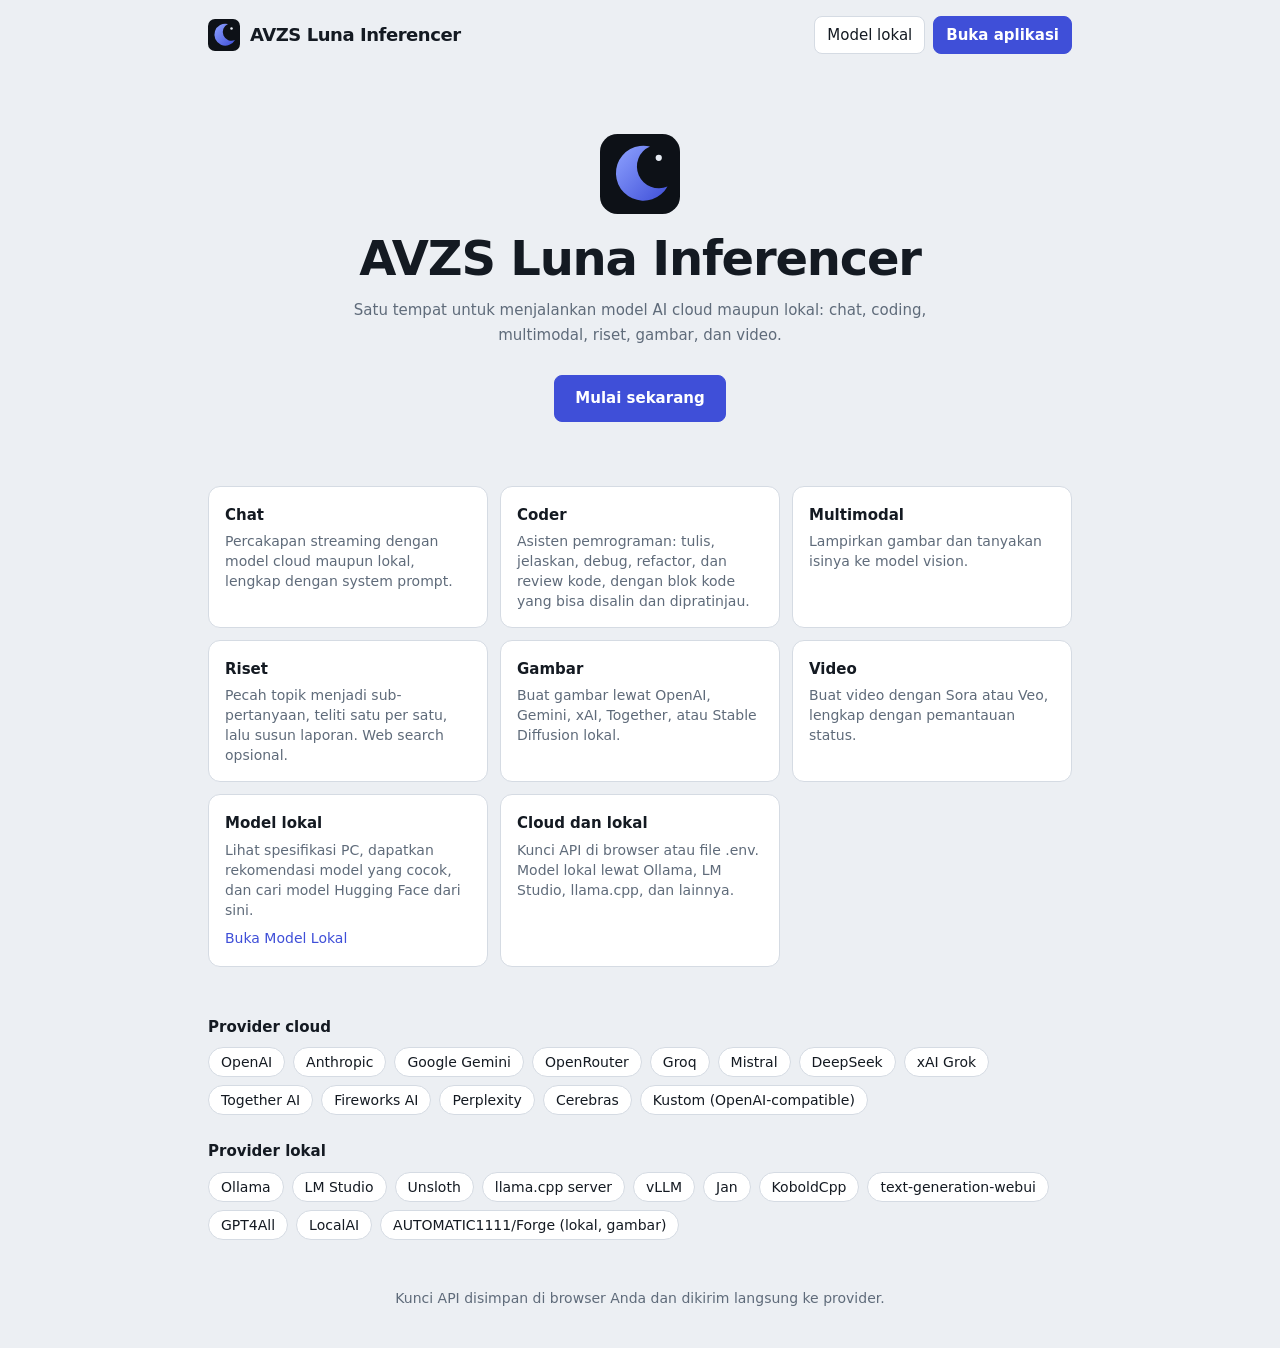
==== index.html @ bce58683 "Initial commit" ====
<!DOCTYPE html>
<html lang="id">
<head>
<meta charset="utf-8">
<meta name="viewport" content="width=device-width,initial-scale=1">
<title>AVZS Luna Inferencer</title>
<link rel="stylesheet" href="css/style.css">
<link rel="stylesheet" href="css/app.css">
</head>
<body class="min-h-dvh bg-bg font-sans text-[15px] leading-relaxed text-tx">
<div class="mx-auto max-w-4xl px-4 pb-10">
  <!-- Bar atas -->
  <header class="flex items-center justify-between py-4">
    <div class="flex items-center gap-2.5"><img data-brand="logo" alt="" class="h-8 w-8"><b data-brand="name" class="text-lg tracking-tight"></b></div>
    <div class="flex gap-2"><a href="models.html" class="btn">Model lokal</a><a href="app.html" class="btn btn-pri">Buka aplikasi</a></div>
  </header>
  <!-- Hero: teks diambil dari js/brand.js -->
  <section class="py-16 text-center">
    <img data-brand="logo" alt="" class="mx-auto mb-5 h-20 w-20">
    <h1 data-brand="name" class="text-4xl font-semibold tracking-tight sm:text-5xl"></h1>
    <p data-brand="tagline" class="mx-auto mt-4 max-w-xl text-mu"></p>
    <a href="app.html" class="btn btn-pri mt-7 inline-block px-5 py-2.5">Mulai sekarang</a>
  </section>
  <!-- Fitur: salin satu div.card untuk menambah kartu -->
  <section class="grid gap-3 sm:grid-cols-2 lg:grid-cols-3">
    <div class="card"><h3 class="font-semibold">Chat</h3><p class="mt-1 text-sm text-mu">Percakapan streaming dengan model cloud maupun lokal, lengkap dengan system prompt.</p></div>
    <div class="card"><h3 class="font-semibold">Coder</h3><p class="mt-1 text-sm text-mu">Asisten pemrograman: tulis, jelaskan, debug, refactor, dan review kode, dengan blok kode yang bisa disalin dan dipratinjau.</p></div>
    <div class="card"><h3 class="font-semibold">Multimodal</h3><p class="mt-1 text-sm text-mu">Lampirkan gambar dan tanyakan isinya ke model vision.</p></div>
    <div class="card"><h3 class="font-semibold">Riset</h3><p class="mt-1 text-sm text-mu">Pecah topik menjadi sub-pertanyaan, teliti satu per satu, lalu susun laporan. Web search opsional.</p></div>
    <div class="card"><h3 class="font-semibold">Gambar</h3><p class="mt-1 text-sm text-mu">Buat gambar lewat OpenAI, Gemini, xAI, Together, atau Stable Diffusion lokal.</p></div>
    <div class="card"><h3 class="font-semibold">Video</h3><p class="mt-1 text-sm text-mu">Buat video dengan Sora atau Veo, lengkap dengan pemantauan status.</p></div>
    <div class="card"><h3 class="font-semibold">Model lokal</h3><p class="mt-1 text-sm text-mu">Lihat spesifikasi PC, dapatkan rekomendasi model yang cocok, dan cari model Hugging Face dari sini.</p><a href="models.html" class="mt-2 inline-block text-sm text-ac hover:underline">Buka Model Lokal</a></div>
    <div class="card"><h3 class="font-semibold">Cloud dan lokal</h3><p class="mt-1 text-sm text-mu">Kunci API di browser atau file .env. Model lokal lewat Ollama, LM Studio, llama.cpp, dan lainnya.</p></div>
  </section>
  <!-- Daftar provider dibuat otomatis dari objek P di js/config.js -->
  <section class="py-12">
    <h2 class="mb-2 font-semibold">Provider cloud</h2>
    <div id="cloud" class="flex flex-wrap gap-2"></div>
    <h2 class="mb-2 mt-6 font-semibold">Provider lokal</h2>
    <div id="local" class="flex flex-wrap gap-2"></div>
  </section>
  <p class="text-center text-sm text-mu">Kunci API disimpan di browser Anda dan dikirim langsung ke provider.</p>
</div>
<script src="js/brand.js"></script>
<script src="js/env.js"></script>
<script src="js/config.js"></script>
<script>
for(const v of Object.values(P)){const s=document.createElement('span');s.className='chip';s.textContent=v.n.replace(' (lokal)','');$(v.loc?'#local':'#cloud').append(s)}
</script>
</body>
</html>
---- css/style.css ----
/* style.css — TOKEN WARNA tema (terang dan gelap). Ubah palet di sini; dipetakan ke nama warna Tailwind di tailwind.config.js */
:root{--bg:#eceff3;--sf:#fff;--tx:#141a22;--mu:#5f6b7a;--bd:#d5dbe3;--ac:#3f4fd8;--on:#fff;--cd:#e4e8ee;--er:#b42318;--tk-k:#6d28d9;--tk-s:#0f766e;--tk-n:#b45309}
@media(prefers-color-scheme:dark){:root{--bg:#0d1117;--sf:#161c25;--tx:#e6ebf2;--mu:#8b97a8;--bd:#273040;--ac:#8ea2ff;--on:#0b1020;--cd:#202938;--er:#ff8a80;--tk-k:#c4b5fd;--tk-s:#5eead4;--tk-n:#fcd34d}}
---- css/app.css ----
*,:after,:before{--tw-border-spacing-x:0;--tw-border-spacing-y:0;--tw-translate-x:0;--tw-translate-y:0;--tw-rotate:0;--tw-skew-x:0;--tw-skew-y:0;--tw-scale-x:1;--tw-scale-y:1;--tw-pan-x: ;--tw-pan-y: ;--tw-pinch-zoom: ;--tw-scroll-snap-strictness:proximity;--tw-gradient-from-position: ;--tw-gradient-via-position: ;--tw-gradient-to-position: ;--tw-ordinal: ;--tw-slashed-zero: ;--tw-numeric-figure: ;--tw-numeric-spacing: ;--tw-numeric-fraction: ;--tw-ring-inset: ;--tw-ring-offset-width:0px;--tw-ring-offset-color:#fff;--tw-ring-color:rgba(59,130,246,.5);--tw-ring-offset-shadow:0 0 #0000;--tw-ring-shadow:0 0 #0000;--tw-shadow:0 0 #0000;--tw-shadow-colored:0 0 #0000;--tw-blur: ;--tw-brightness: ;--tw-contrast: ;--tw-grayscale: ;--tw-hue-rotate: ;--tw-invert: ;--tw-saturate: ;--tw-sepia: ;--tw-drop-shadow: ;--tw-backdrop-blur: ;--tw-backdrop-brightness: ;--tw-backdrop-contrast: ;--tw-backdrop-grayscale: ;--tw-backdrop-hue-rotate: ;--tw-backdrop-invert: ;--tw-backdrop-opacity: ;--tw-backdrop-saturate: ;--tw-backdrop-sepia: ;--tw-contain-size: ;--tw-contain-layout: ;--tw-contain-paint: ;--tw-contain-style: }::backdrop{--tw-border-spacing-x:0;--tw-border-spacing-y:0;--tw-translate-x:0;--tw-translate-y:0;--tw-rotate:0;--tw-skew-x:0;--tw-skew-y:0;--tw-scale-x:1;--tw-scale-y:1;--tw-pan-x: ;--tw-pan-y: ;--tw-pinch-zoom: ;--tw-scroll-snap-strictness:proximity;--tw-gradient-from-position: ;--tw-gradient-via-position: ;--tw-gradient-to-position: ;--tw-ordinal: ;--tw-slashed-zero: ;--tw-numeric-figure: ;--tw-numeric-spacing: ;--tw-numeric-fraction: ;--tw-ring-inset: ;--tw-ring-offset-width:0px;--tw-ring-offset-color:#fff;--tw-ring-color:rgba(59,130,246,.5);--tw-ring-offset-shadow:0 0 #0000;--tw-ring-shadow:0 0 #0000;--tw-shadow:0 0 #0000;--tw-shadow-colored:0 0 #0000;--tw-blur: ;--tw-brightness: ;--tw-contrast: ;--tw-grayscale: ;--tw-hue-rotate: ;--tw-invert: ;--tw-saturate: ;--tw-sepia: ;--tw-drop-shadow: ;--tw-backdrop-blur: ;--tw-backdrop-brightness: ;--tw-backdrop-contrast: ;--tw-backdrop-grayscale: ;--tw-backdrop-hue-rotate: ;--tw-backdrop-invert: ;--tw-backdrop-opacity: ;--tw-backdrop-saturate: ;--tw-backdrop-sepia: ;--tw-contain-size: ;--tw-contain-layout: ;--tw-contain-paint: ;--tw-contain-style: }
/*! tailwindcss v3.4.17 | MIT License | https://tailwindcss.com*/*,:after,:before{border:0 solid #e5e7eb;box-sizing:border-box}:after,:before{--tw-content:""}:host,html{line-height:1.5;-webkit-text-size-adjust:100%;font-family:system-ui,-apple-system,Segoe UI,sans-serif;font-feature-settings:normal;font-variation-settings:normal;-moz-tab-size:4;-o-tab-size:4;tab-size:4;-webkit-tap-highlight-color:transparent}body{line-height:inherit;margin:0}hr{border-top-width:1px;color:inherit;height:0}abbr:where([title]){-webkit-text-decoration:underline dotted;text-decoration:underline dotted}h1,h2,h3,h4,h5,h6{font-size:inherit;font-weight:inherit}a{color:inherit;text-decoration:inherit}b,strong{font-weight:bolder}code,kbd,pre,samp{font-family:ui-monospace,SFMono-Regular,Menlo,Monaco,Consolas,Liberation Mono,Courier New,monospace;font-feature-settings:normal;font-size:1em;font-variation-settings:normal}small{font-size:80%}sub,sup{font-size:75%;line-height:0;position:relative;vertical-align:baseline}sub{bottom:-.25em}sup{top:-.5em}table{border-collapse:collapse;border-color:inherit;text-indent:0}button,input,optgroup,select,textarea{color:inherit;font-family:inherit;font-feature-settings:inherit;font-size:100%;font-variation-settings:inherit;font-weight:inherit;letter-spacing:inherit;line-height:inherit;margin:0;padding:0}button,select{text-transform:none}button,input:where([type=button]),input:where([type=reset]),input:where([type=submit]){-webkit-appearance:button;background-color:transparent;background-image:none}:-moz-focusring{outline:auto}:-moz-ui-invalid{box-shadow:none}progress{vertical-align:baseline}::-webkit-inner-spin-button,::-webkit-outer-spin-button{height:auto}[type=search]{-webkit-appearance:textfield;outline-offset:-2px}::-webkit-search-decoration{-webkit-appearance:none}::-webkit-file-upload-button{-webkit-appearance:button;font:inherit}summary{display:list-item}blockquote,dd,dl,figure,h1,h2,h3,h4,h5,h6,hr,p,pre{margin:0}fieldset{margin:0}fieldset,legend{padding:0}menu,ol,ul{list-style:none;margin:0;padding:0}dialog{padding:0}textarea{resize:vertical}input::-moz-placeholder,textarea::-moz-placeholder{color:#9ca3af;opacity:1}input::placeholder,textarea::placeholder{color:#9ca3af;opacity:1}[role=button],button{cursor:pointer}:disabled{cursor:default}audio,canvas,embed,iframe,img,object,svg,video{display:block;vertical-align:middle}img,video{height:auto;max-width:100%}[hidden]:where(:not([hidden=until-found])){display:none}.btn{background-color:var(--sf);border-color:var(--bd);border-radius:.5rem;border-width:1px;cursor:pointer;padding:.375rem .75rem;text-align:center;transition-duration:.15s;transition-property:color,background-color,border-color,text-decoration-color,fill,stroke;transition-timing-function:cubic-bezier(.4,0,.2,1)}.btn:hover{border-color:var(--ac)}.btn:focus-visible{outline-color:var(--ac);outline-style:solid;outline-width:2px}.hbtn{align-items:center;background-color:var(--sf);border-color:var(--bd);border-radius:.5rem;border-width:1px;cursor:pointer;display:flex;gap:.375rem;height:2.25rem;padding-left:.625rem;padding-right:.625rem;transition-duration:.15s;transition-property:color,background-color,border-color,text-decoration-color,fill,stroke;transition-timing-function:cubic-bezier(.4,0,.2,1)}.hbtn:hover{border-color:var(--ac)}.hbtn:focus-visible{outline-color:var(--ac);outline-style:solid;outline-width:2px}.btn-pri{background-color:var(--ac);border-color:var(--ac);color:var(--on);font-weight:600}.field{background-color:var(--sf);border-color:var(--bd);border-radius:.5rem;border-width:1px;min-width:0;padding:.375rem .625rem;transition-duration:.15s;transition-property:color,background-color,border-color,text-decoration-color,fill,stroke;transition-timing-function:cubic-bezier(.4,0,.2,1)}.field:focus-visible{outline-color:var(--ac);outline-style:solid;outline-width:2px}.tab{border-color:transparent;border-radius:.5rem;border-width:1px;color:var(--mu);cursor:pointer;padding:.375rem .75rem;transition-duration:.15s;transition-property:color,background-color,border-color,text-decoration-color,fill,stroke;transition-timing-function:cubic-bezier(.4,0,.2,1)}.tab:focus-visible{outline-color:var(--ac);outline-style:solid;outline-width:2px}.tab-on{background-color:var(--sf);border-color:var(--bd);color:var(--tx);font-weight:600;--tw-shadow:0 1px 2px 0 rgba(0,0,0,.05);--tw-shadow-colored:0 1px 2px 0 var(--tw-shadow-color);box-shadow:var(--tw-ring-offset-shadow,0 0 #0000),var(--tw-ring-shadow,0 0 #0000),var(--tw-shadow)}.msg{background-color:var(--sf);border-color:var(--bd);border-radius:.75rem;border-width:1px;max-width:100%;overflow-wrap:break-word;padding:.625rem .75rem;white-space:pre-wrap}.msg-u{align-self:flex-end;background-color:var(--cd);max-width:85%}.msg-e{color:var(--er)}.msg pre{background-color:var(--cd);border-radius:.5rem;margin-bottom:.375rem;margin-top:.375rem;overflow:auto;padding:.625rem}.msg code{font-family:ui-monospace,SFMono-Regular,Menlo,Monaco,Consolas,Liberation Mono,Courier New,monospace;font-size:13px}.msg h4{font-weight:600;margin-bottom:.125rem;margin-top:.5rem}.msg img,.msg video{border-radius:.5rem;display:block;margin-bottom:.375rem;max-width:100%}.msg a{color:var(--ac);text-decoration-line:underline}.ibtn{border-radius:.375rem;color:var(--mu);cursor:pointer;padding:.375rem;transition-duration:.15s;transition-property:color,background-color,border-color,text-decoration-color,fill,stroke;transition-timing-function:cubic-bezier(.4,0,.2,1)}.ibtn:hover{background-color:var(--cd);color:var(--tx)}.ibtn:focus-visible{outline-color:var(--ac);outline-style:solid;outline-width:2px}.filebtn{align-items:center;background-color:var(--sf);border-color:var(--bd);border-radius:.5rem;border-style:dashed;border-width:1px;color:var(--tx);cursor:pointer;display:inline-flex;gap:.5rem;padding:.375rem .75rem;transition-duration:.15s;transition-property:color,background-color,border-color,text-decoration-color,fill,stroke;transition-timing-function:cubic-bezier(.4,0,.2,1)}.filebtn:focus-within{outline-color:var(--ac);outline-style:solid;outline-width:2px}.filebtn:hover{border-color:var(--ac);color:var(--ac)}.card{background-color:var(--sf);border-color:var(--bd);border-radius:.75rem;border-width:1px;padding:1rem}.chip{background-color:var(--sf);border-color:var(--bd);border-radius:9999px;border-width:1px;font-size:.875rem;line-height:1.25rem;padding:.25rem .75rem}.sr-only{height:1px;margin:-1px;overflow:hidden;padding:0;position:absolute;width:1px;clip:rect(0,0,0,0);border-width:0;white-space:nowrap}.pointer-events-none{pointer-events:none}.static{position:static}.fixed{position:fixed}.absolute{position:absolute}.relative{position:relative}.-right-1\.5{right:-.375rem}.-top-1\.5{top:-.375rem}.bottom-32{bottom:8rem}.left-0{left:0}.right-0{right:0}.right-5{right:1.25rem}.top-full{top:100%}.z-20{z-index:20}.z-50{z-index:50}.z-\[60\]{z-index:60}.col-span-full{grid-column:1/-1}.m-auto{margin:auto}.mx-3\.5{margin-left:.875rem;margin-right:.875rem}.mx-auto{margin-left:auto;margin-right:auto}.mb-2{margin-bottom:.5rem}.mb-3{margin-bottom:.75rem}.mb-4{margin-bottom:1rem}.mb-5{margin-bottom:1.25rem}.mb-6{margin-bottom:1.5rem}.mr-auto{margin-right:auto}.mt-0\.5{margin-top:.125rem}.mt-1{margin-top:.25rem}.mt-1\.5{margin-top:.375rem}.mt-10{margin-top:2.5rem}.mt-2{margin-top:.5rem}.mt-2\.5{margin-top:.625rem}.mt-3{margin-top:.75rem}.mt-4{margin-top:1rem}.mt-6{margin-top:1.5rem}.mt-7{margin-top:1.75rem}.mt-\[10vh\]{margin-top:10vh}.block{display:block}.inline-block{display:inline-block}.inline{display:inline}.flex{display:flex}.table{display:table}.grid{display:grid}.contents{display:contents}.hidden{display:none}.h-1\.5{height:.375rem}.h-10{height:2.5rem}.h-12{height:3rem}.h-14{height:3.5rem}.h-20{height:5rem}.h-4{height:1rem}.h-7{height:1.75rem}.h-8{height:2rem}.h-9{height:2.25rem}.h-\[80dvh\]{height:80dvh}.h-\[calc\(80dvh-3rem\)\]{height:calc(80dvh - 3rem)}.h-dvh{height:100dvh}.max-h-32{max-height:8rem}.max-h-40{max-height:10rem}.max-h-48{max-height:12rem}.max-h-56{max-height:14rem}.max-h-64{max-height:16rem}.max-h-\[90dvh\]{max-height:90dvh}.min-h-0{min-height:0}.min-h-dvh{min-height:100dvh}.w-0{width:0}.w-1\.5{width:.375rem}.w-10{width:2.5rem}.w-12{width:3rem}.w-14{width:3.5rem}.w-20{width:5rem}.w-4{width:1rem}.w-7{width:1.75rem}.w-8{width:2rem}.w-\[min\(340px\2c 92vw\)\]{width:min(340px,92vw)}.w-\[min\(440px\2c 94vw\)\]{width:min(440px,94vw)}.w-\[min\(560px\2c 94vw\)\]{width:min(560px,94vw)}.w-\[min\(900px\2c 96vw\)\]{width:min(900px,96vw)}.w-fit{width:-moz-fit-content;width:fit-content}.w-full{width:100%}.min-w-0{min-width:0}.min-w-\[150px\]{min-width:150px}.min-w-\[160px\]{min-width:160px}.min-w-\[180px\]{min-width:180px}.min-w-\[200px\]{min-width:200px}.max-w-4xl{max-width:56rem}.max-w-\[11rem\]{max-width:11rem}.max-w-md{max-width:28rem}.max-w-sm{max-width:24rem}.max-w-xl{max-width:36rem}.flex-1{flex:1 1 0%}.shrink-0{flex-shrink:0}.cursor-pointer{cursor:pointer}.resize-none{resize:none}.resize{resize:both}.grid-cols-2{grid-template-columns:repeat(2,minmax(0,1fr))}.flex-col{flex-direction:column}.flex-wrap{flex-wrap:wrap}.place-items-center{place-items:center}.items-start{align-items:flex-start}.items-end{align-items:flex-end}.items-center{align-items:center}.justify-end{justify-content:flex-end}.justify-center{justify-content:center}.justify-between{justify-content:space-between}.gap-0\.5{gap:.125rem}.gap-1{gap:.25rem}.gap-1\.5{gap:.375rem}.gap-2{gap:.5rem}.gap-2\.5{gap:.625rem}.gap-3{gap:.75rem}.overflow-auto{overflow:auto}.overflow-hidden{overflow:hidden}.overflow-x-auto{overflow-x:auto}.truncate{overflow:hidden;text-overflow:ellipsis}.truncate,.whitespace-nowrap{white-space:nowrap}.whitespace-pre-wrap{white-space:pre-wrap}.break-words{overflow-wrap:break-word}.break-all{word-break:break-all}.rounded{border-radius:.25rem}.rounded-2xl{border-radius:1rem}.rounded-full{border-radius:9999px}.rounded-lg{border-radius:.5rem}.rounded-md{border-radius:.375rem}.rounded-xl{border-radius:.75rem}.border{border-width:1px}.border-b{border-bottom-width:1px}.border-t{border-top-width:1px}.border-bd{border-color:var(--bd)}.border-transparent{border-color:transparent}.bg-ac{background-color:var(--ac)}.bg-bd{background-color:var(--bd)}.bg-bg{background-color:var(--bg)}.bg-cd{background-color:var(--cd)}.bg-sf{background-color:var(--sf)}.bg-transparent{background-color:transparent}.bg-tx{background-color:var(--tx)}.bg-white{--tw-bg-opacity:1;background-color:rgb(255 255 255/var(--tw-bg-opacity,1))}.object-cover{-o-object-fit:cover;object-fit:cover}.p-0{padding:0}.p-1{padding:.25rem}.p-2{padding:.5rem}.p-3{padding:.75rem}.p-4{padding:1rem}.p-5{padding:1.25rem}.px-1{padding-left:.25rem;padding-right:.25rem}.px-2{padding-left:.5rem;padding-right:.5rem}.px-2\.5{padding-left:.625rem;padding-right:.625rem}.px-3{padding-left:.75rem;padding-right:.75rem}.px-3\.5{padding-left:.875rem;padding-right:.875rem}.px-4{padding-left:1rem;padding-right:1rem}.px-5{padding-left:1.25rem;padding-right:1.25rem}.py-1{padding-bottom:.25rem;padding-top:.25rem}.py-1\.5{padding-bottom:.375rem;padding-top:.375rem}.py-12{padding-bottom:3rem;padding-top:3rem}.py-16{padding-bottom:4rem;padding-top:4rem}.py-2{padding-bottom:.5rem;padding-top:.5rem}.py-2\.5{padding-bottom:.625rem;padding-top:.625rem}.py-4{padding-bottom:1rem;padding-top:1rem}.py-8{padding-bottom:2rem;padding-top:2rem}.pb-1{padding-bottom:.25rem}.pb-10{padding-bottom:2.5rem}.pb-16{padding-bottom:4rem}.pb-2{padding-bottom:.5rem}.pb-3\.5{padding-bottom:.875rem}.pt-2{padding-top:.5rem}.pt-2\.5{padding-top:.625rem}.pt-3{padding-top:.75rem}.text-center{text-align:center}.text-right{text-align:right}.font-mono{font-family:ui-monospace,SFMono-Regular,Menlo,Monaco,Consolas,Liberation Mono,Courier New,monospace}.font-sans{font-family:system-ui,-apple-system,Segoe UI,sans-serif}.text-2xl{font-size:1.5rem;line-height:2rem}.text-4xl{font-size:2.25rem;line-height:2.5rem}.text-\[10px\]{font-size:10px}.text-\[12\.5px\]{font-size:12.5px}.text-\[13px\]{font-size:13px}.text-\[15px\]{font-size:15px}.text-\[17px\]{font-size:17px}.text-base{font-size:1rem;line-height:1.5rem}.text-lg{font-size:1.125rem;line-height:1.75rem}.text-sm{font-size:.875rem;line-height:1.25rem}.text-xs{font-size:.75rem;line-height:1rem}.font-medium{font-weight:500}.font-semibold{font-weight:600}.leading-4{line-height:1rem}.leading-relaxed{line-height:1.625}.tracking-tight{letter-spacing:-.025em}.text-ac{color:var(--ac)}.text-bg{color:var(--bg)}.text-er{color:var(--er)}.text-mu{color:var(--mu)}.text-tx{color:var(--tx)}.accent-ac{accent-color:var(--ac)}.opacity-40{opacity:.4}.opacity-50{opacity:.5}.opacity-80{opacity:.8}.shadow-lg{--tw-shadow:0 10px 15px -3px rgba(0,0,0,.1),0 4px 6px -4px rgba(0,0,0,.1);--tw-shadow-colored:0 10px 15px -3px var(--tw-shadow-color),0 4px 6px -4px var(--tw-shadow-color)}.shadow-lg,.shadow-sm{box-shadow:var(--tw-ring-offset-shadow,0 0 #0000),var(--tw-ring-shadow,0 0 #0000),var(--tw-shadow)}.shadow-sm{--tw-shadow:0 1px 2px 0 rgba(0,0,0,.05);--tw-shadow-colored:0 1px 2px 0 var(--tw-shadow-color)}.shadow-xl{--tw-shadow:0 20px 25px -5px rgba(0,0,0,.1),0 8px 10px -6px rgba(0,0,0,.1);--tw-shadow-colored:0 20px 25px -5px var(--tw-shadow-color),0 8px 10px -6px var(--tw-shadow-color);box-shadow:var(--tw-ring-offset-shadow,0 0 #0000),var(--tw-ring-shadow,0 0 #0000),var(--tw-shadow)}.outline{outline-style:solid}.filter{filter:var(--tw-blur) var(--tw-brightness) var(--tw-contrast) var(--tw-grayscale) var(--tw-hue-rotate) var(--tw-invert) var(--tw-saturate) var(--tw-sepia) var(--tw-drop-shadow)}.transition-all{transition-duration:.15s;transition-property:all;transition-timing-function:cubic-bezier(.4,0,.2,1)}.transition-colors{transition-duration:.15s;transition-property:color,background-color,border-color,text-decoration-color,fill,stroke;transition-timing-function:cubic-bezier(.4,0,.2,1)}.transition-transform{transition-duration:.15s;transition-property:transform;transition-timing-function:cubic-bezier(.4,0,.2,1)}.duration-200{transition-duration:.2s}@keyframes rise{0%{opacity:0;transform:translateY(6px)}}@keyframes caret{50%{opacity:0}}@keyframes dot{0%,80%,to{opacity:.25;transform:scale(.8)}40%{opacity:.9;transform:scale(1)}}.msg{animation:rise .18s ease-out}.streaming:after{animation:caret 1s steps(2) infinite;background:currentColor;content:"";display:inline-block;height:1em;margin-left:2px;opacity:.6;vertical-align:-.15em;width:.45em}.dots{align-items:center;display:inline-flex;gap:4px;height:1.2em}.dots i{animation:dot 1.2s ease-in-out infinite;background:currentColor;border-radius:50%;height:6px;width:6px}.dots i:nth-child(2){animation-delay:.15s}.dots i:nth-child(3){animation-delay:.3s}@media(prefers-reduced-motion:reduce){.dots i,.msg,.streaming:after{animation:none}}.codeblock{background:var(--cd);border:1px solid var(--bd);border-radius:.5rem;margin:.5rem 0;overflow:hidden;text-align:left}.cb-head{align-items:center;border-bottom:1px solid var(--bd);color:var(--mu);display:flex;font-size:.75rem;gap:.5rem;justify-content:space-between;padding:.2rem .75rem}.cb-acts{display:flex;gap:.25rem}.cb-acts button{border-radius:.25rem;cursor:pointer;padding:.1rem .5rem}.cb-acts button:hover{background:var(--bg);color:var(--tx)}.msg .codeblock pre{background:transparent;border-radius:0;margin:0;overflow:auto;padding:.75rem;white-space:pre}.codeblock i{font-style:normal}.tk-c{color:var(--mu);font-style:italic!important}.tk-k{color:var(--tk-k)}.tk-s{color:var(--tk-s)}.tk-n{color:var(--tk-n)}.backdrop\:bg-black\/50::backdrop{background-color:rgba(0,0,0,.5)}.empty\:hidden:empty{display:none}.focus-within\:border-ac:focus-within{border-color:var(--ac)}.hover\:bg-cd:hover{background-color:var(--cd)}.hover\:text-er:hover{color:var(--er)}.hover\:text-tx:hover{color:var(--tx)}.hover\:underline:hover{text-decoration-line:underline}.focus\:outline-none:focus{outline:2px solid transparent;outline-offset:2px}.group[open] .group-open\:rotate-180{--tw-rotate:180deg;transform:translate(var(--tw-translate-x),var(--tw-translate-y)) rotate(var(--tw-rotate)) skewX(var(--tw-skew-x)) skewY(var(--tw-skew-y)) scaleX(var(--tw-scale-x)) scaleY(var(--tw-scale-y))}@media (min-width:640px){.sm\:inline{display:inline}.sm\:grid-cols-2{grid-template-columns:repeat(2,minmax(0,1fr))}.sm\:grid-cols-3{grid-template-columns:repeat(3,minmax(0,1fr))}.sm\:text-5xl{font-size:3rem;line-height:1}}@media (min-width:1024px){.lg\:inline{display:inline}.lg\:grid-cols-3{grid-template-columns:repeat(3,minmax(0,1fr))}.lg\:grid-cols-4{grid-template-columns:repeat(4,minmax(0,1fr))}}.\[\&\:not\(\.hidden\)\]\:grid:not(.hidden){display:grid}
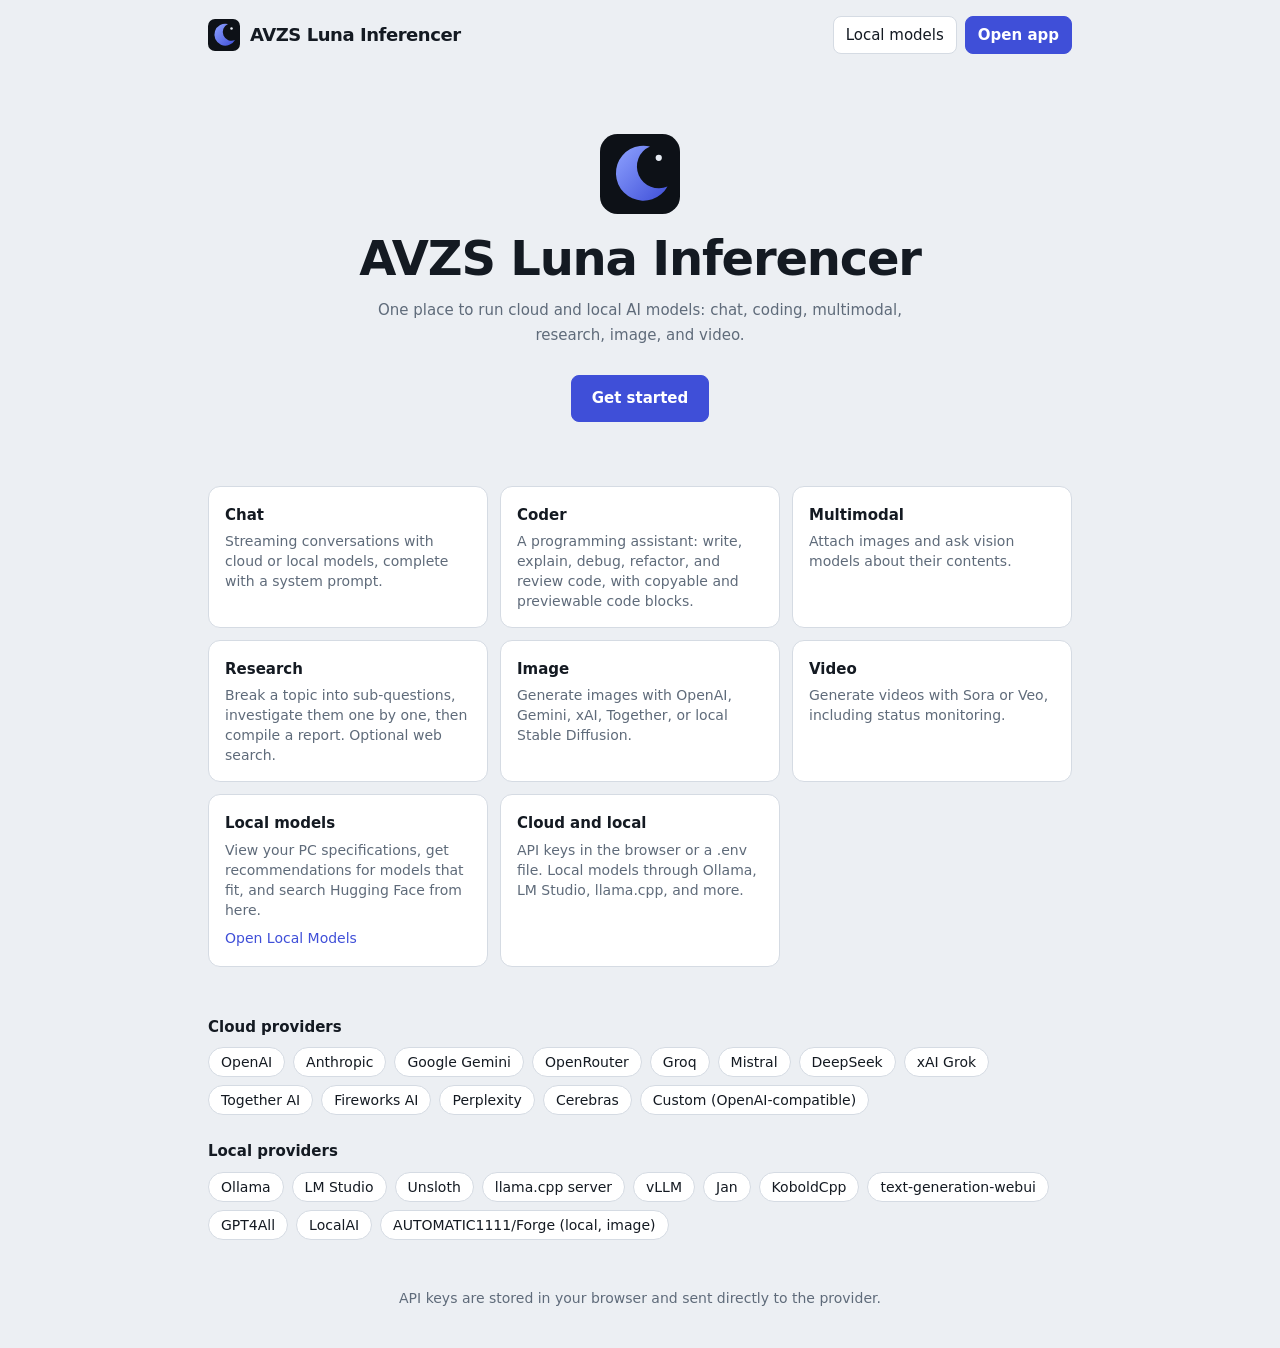
==== commit 04ada5bc: "Memperbarui file konfigurasi dan tampilan" ====
--- a/index.html
+++ b/index.html
@@ -1,5 +1,5 @@
 <!DOCTYPE html>
-<html lang="id">
+<html lang="en">
 <head>
 <meta charset="utf-8">
 <meta name="viewport" content="width=device-width,initial-scale=1">
@@ -9,43 +9,43 @@
 </head>
 <body class="min-h-dvh bg-bg font-sans text-[15px] leading-relaxed text-tx">
 <div class="mx-auto max-w-4xl px-4 pb-10">
-  <!-- Bar atas -->
+  <!-- Top bar -->
   <header class="flex items-center justify-between py-4">
     <div class="flex items-center gap-2.5"><img data-brand="logo" alt="" class="h-8 w-8"><b data-brand="name" class="text-lg tracking-tight"></b></div>
-    <div class="flex gap-2"><a href="models.html" class="btn">Model lokal</a><a href="app.html" class="btn btn-pri">Buka aplikasi</a></div>
+    <div class="flex gap-2"><a href="models.html" class="btn">Local models</a><a href="app.html" class="btn btn-pri">Open app</a></div>
   </header>
-  <!-- Hero: teks diambil dari js/brand.js -->
+  <!-- Hero: text comes from js/brand.js -->
   <section class="py-16 text-center">
     <img data-brand="logo" alt="" class="mx-auto mb-5 h-20 w-20">
     <h1 data-brand="name" class="text-4xl font-semibold tracking-tight sm:text-5xl"></h1>
     <p data-brand="tagline" class="mx-auto mt-4 max-w-xl text-mu"></p>
-    <a href="app.html" class="btn btn-pri mt-7 inline-block px-5 py-2.5">Mulai sekarang</a>
+    <a href="app.html" class="btn btn-pri mt-7 inline-block px-5 py-2.5">Get started</a>
   </section>
-  <!-- Fitur: salin satu div.card untuk menambah kartu -->
+  <!-- Features: copy one div.card to add a card -->
   <section class="grid gap-3 sm:grid-cols-2 lg:grid-cols-3">
-    <div class="card"><h3 class="font-semibold">Chat</h3><p class="mt-1 text-sm text-mu">Percakapan streaming dengan model cloud maupun lokal, lengkap dengan system prompt.</p></div>
-    <div class="card"><h3 class="font-semibold">Coder</h3><p class="mt-1 text-sm text-mu">Asisten pemrograman: tulis, jelaskan, debug, refactor, dan review kode, dengan blok kode yang bisa disalin dan dipratinjau.</p></div>
-    <div class="card"><h3 class="font-semibold">Multimodal</h3><p class="mt-1 text-sm text-mu">Lampirkan gambar dan tanyakan isinya ke model vision.</p></div>
-    <div class="card"><h3 class="font-semibold">Riset</h3><p class="mt-1 text-sm text-mu">Pecah topik menjadi sub-pertanyaan, teliti satu per satu, lalu susun laporan. Web search opsional.</p></div>
-    <div class="card"><h3 class="font-semibold">Gambar</h3><p class="mt-1 text-sm text-mu">Buat gambar lewat OpenAI, Gemini, xAI, Together, atau Stable Diffusion lokal.</p></div>
-    <div class="card"><h3 class="font-semibold">Video</h3><p class="mt-1 text-sm text-mu">Buat video dengan Sora atau Veo, lengkap dengan pemantauan status.</p></div>
-    <div class="card"><h3 class="font-semibold">Model lokal</h3><p class="mt-1 text-sm text-mu">Lihat spesifikasi PC, dapatkan rekomendasi model yang cocok, dan cari model Hugging Face dari sini.</p><a href="models.html" class="mt-2 inline-block text-sm text-ac hover:underline">Buka Model Lokal</a></div>
-    <div class="card"><h3 class="font-semibold">Cloud dan lokal</h3><p class="mt-1 text-sm text-mu">Kunci API di browser atau file .env. Model lokal lewat Ollama, LM Studio, llama.cpp, dan lainnya.</p></div>
+    <div class="card"><h3 class="font-semibold">Chat</h3><p class="mt-1 text-sm text-mu">Streaming conversations with cloud or local models, complete with a system prompt.</p></div>
+    <div class="card"><h3 class="font-semibold">Coder</h3><p class="mt-1 text-sm text-mu">A programming assistant: write, explain, debug, refactor, and review code, with copyable and previewable code blocks.</p></div>
+    <div class="card"><h3 class="font-semibold">Multimodal</h3><p class="mt-1 text-sm text-mu">Attach images and ask vision models about their contents.</p></div>
+    <div class="card"><h3 class="font-semibold">Research</h3><p class="mt-1 text-sm text-mu">Break a topic into sub-questions, investigate them one by one, then compile a report. Optional web search.</p></div>
+    <div class="card"><h3 class="font-semibold">Image</h3><p class="mt-1 text-sm text-mu">Generate images with OpenAI, Gemini, xAI, Together, or local Stable Diffusion.</p></div>
+    <div class="card"><h3 class="font-semibold">Video</h3><p class="mt-1 text-sm text-mu">Generate videos with Sora or Veo, including status monitoring.</p></div>
+    <div class="card"><h3 class="font-semibold">Local models</h3><p class="mt-1 text-sm text-mu">View your PC specifications, get recommendations for models that fit, and search Hugging Face from here.</p><a href="models.html" class="mt-2 inline-block text-sm text-ac hover:underline">Open Local Models</a></div>
+    <div class="card"><h3 class="font-semibold">Cloud and local</h3><p class="mt-1 text-sm text-mu">API keys in the browser or a .env file. Local models through Ollama, LM Studio, llama.cpp, and more.</p></div>
   </section>
-  <!-- Daftar provider dibuat otomatis dari objek P di js/config.js -->
+  <!-- Provider list is generated automatically from the P object in js/config.js -->
   <section class="py-12">
-    <h2 class="mb-2 font-semibold">Provider cloud</h2>
+    <h2 class="mb-2 font-semibold">Cloud providers</h2>
     <div id="cloud" class="flex flex-wrap gap-2"></div>
-    <h2 class="mb-2 mt-6 font-semibold">Provider lokal</h2>
+    <h2 class="mb-2 mt-6 font-semibold">Local providers</h2>
     <div id="local" class="flex flex-wrap gap-2"></div>
   </section>
-  <p class="text-center text-sm text-mu">Kunci API disimpan di browser Anda dan dikirim langsung ke provider.</p>
+  <p class="text-center text-sm text-mu">API keys are stored in your browser and sent directly to the provider.</p>
 </div>
 <script src="js/brand.js"></script>
 <script src="js/env.js"></script>
 <script src="js/config.js"></script>
 <script>
-for(const v of Object.values(P)){const s=document.createElement('span');s.className='chip';s.textContent=v.n.replace(' (lokal)','');$(v.loc?'#local':'#cloud').append(s)}
+for(const v of Object.values(P)){const s=document.createElement('span');s.className='chip';s.textContent=v.n.replace(' (local)','');$(v.loc?'#local':'#cloud').append(s)}
 </script>
 </body>
 </html>
--- a/css/style.css
+++ b/css/style.css
@@ -1,3 +1,3 @@
-/* style.css — TOKEN WARNA tema (terang dan gelap). Ubah palet di sini; dipetakan ke nama warna Tailwind di tailwind.config.js */
+/* style.css — theme COLOR TOKENS (light and dark). Change the palette here; mapped to Tailwind color names in tailwind.config.js */
 :root{--bg:#eceff3;--sf:#fff;--tx:#141a22;--mu:#5f6b7a;--bd:#d5dbe3;--ac:#3f4fd8;--on:#fff;--cd:#e4e8ee;--er:#b42318;--tk-k:#6d28d9;--tk-s:#0f766e;--tk-n:#b45309}
 @media(prefers-color-scheme:dark){:root{--bg:#0d1117;--sf:#161c25;--tx:#e6ebf2;--mu:#8b97a8;--bd:#273040;--ac:#8ea2ff;--on:#0b1020;--cd:#202938;--er:#ff8a80;--tk-k:#c4b5fd;--tk-s:#5eead4;--tk-n:#fcd34d}}
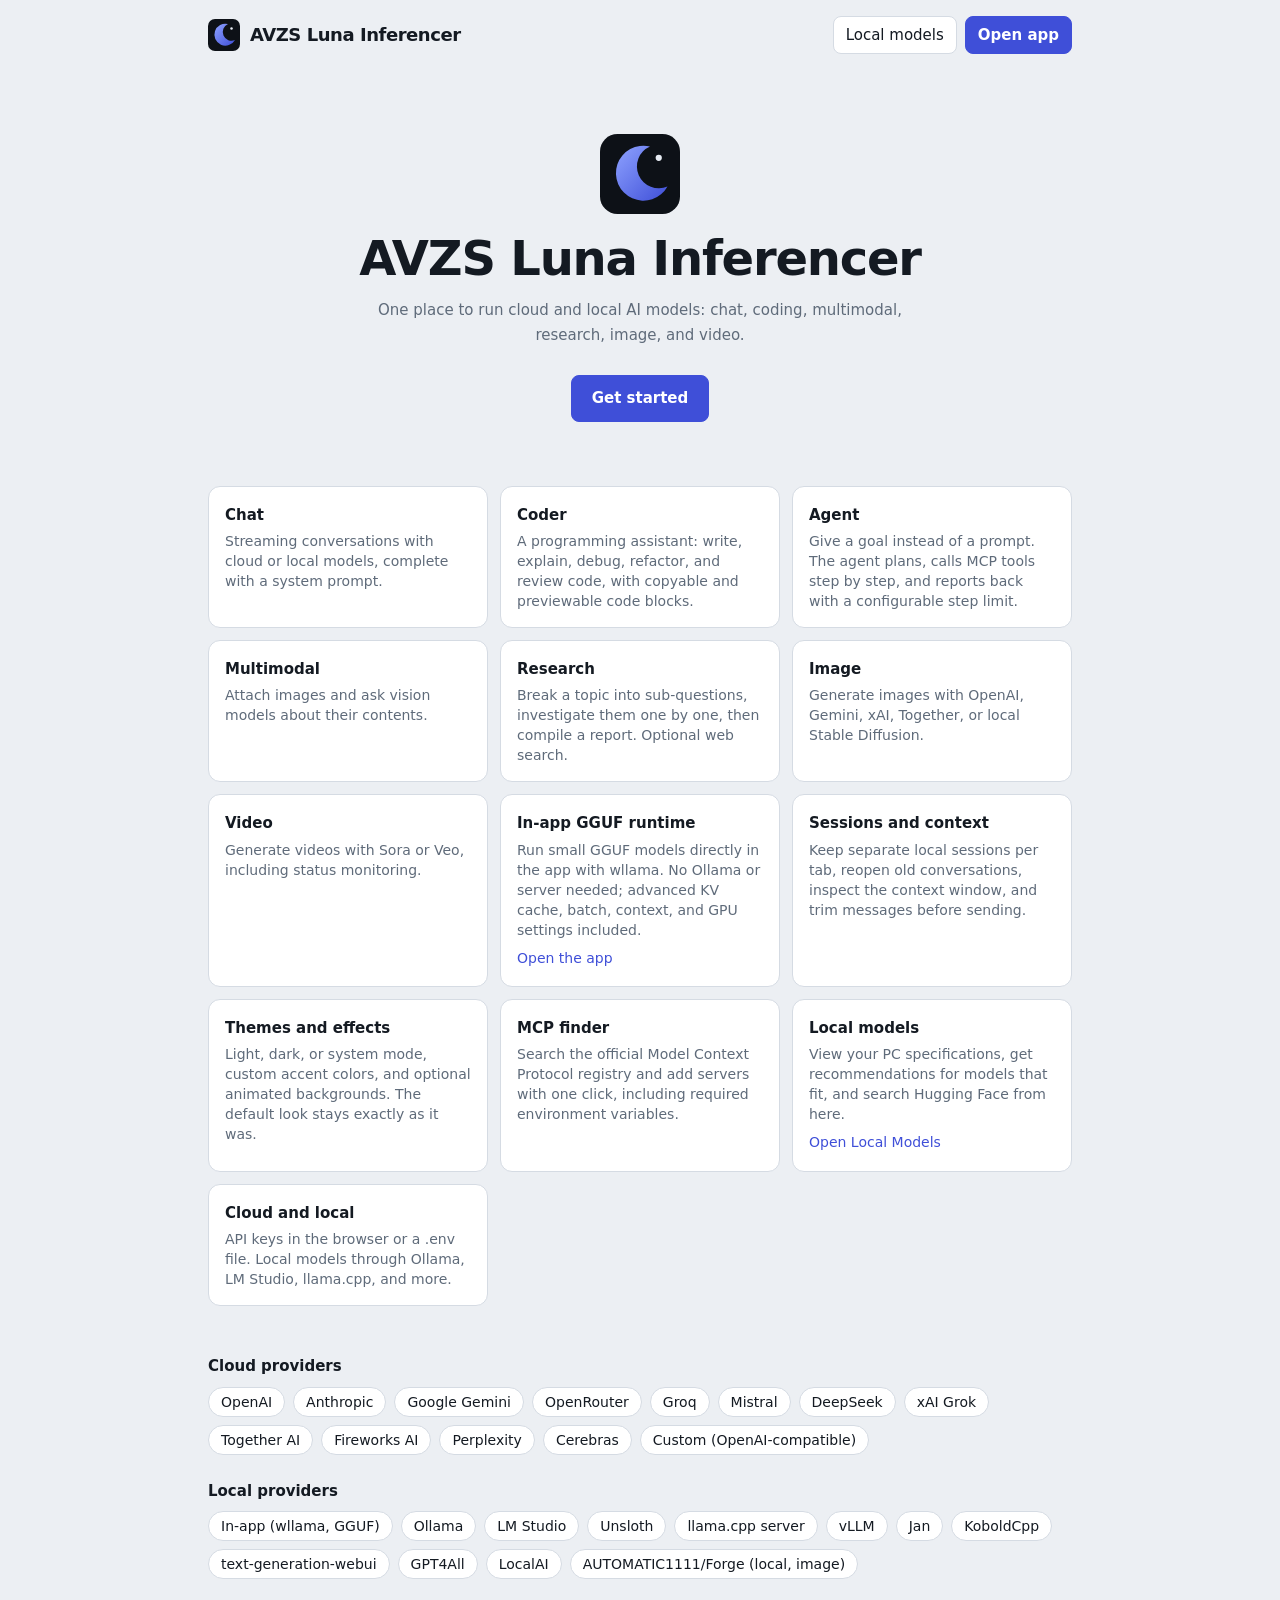
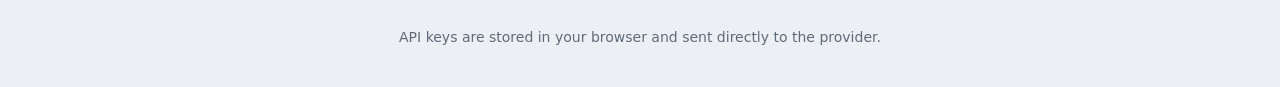
==== commit 08bf9b6c: "Add agent mode, in-app GGUF runtime, sessions, themes, and MCP finder Agent tab runs the existing MC" ====
--- a/index.html
+++ b/index.html
@@ -6,6 +6,10 @@
 <title>AVZS Luna Inferencer</title>
 <link rel="stylesheet" href="css/style.css">
 <link rel="stylesheet" href="css/app.css">
+<script>
+/* Apply a saved color mode/accent before the first paint (default is untouched). */
+try{const t=(JSON.parse(localStorage.getItem('studio-ai.v1')||'{}').theme||{});if(t.mode==='light'||t.mode==='dark')document.documentElement.dataset.theme=t.mode;if(t.accent){document.documentElement.style.setProperty('--ac',t.accent);const n=/^#?([a-f\d]{2})([a-f\d]{2})([a-f\d]{2})$/i.exec(t.accent);if(n){const r=parseInt(n[1],16),g=parseInt(n[2],16),b=parseInt(n[3],16);document.documentElement.style.setProperty('--on',(0.299*r+0.587*g+0.114*b)>150?'#0b1020':'#fff')}}}catch(e){}
+</script>
 </head>
 <body class="min-h-dvh bg-bg font-sans text-[15px] leading-relaxed text-tx">
 <div class="mx-auto max-w-4xl px-4 pb-10">
@@ -25,10 +29,15 @@
   <section class="grid gap-3 sm:grid-cols-2 lg:grid-cols-3">
     <div class="card"><h3 class="font-semibold">Chat</h3><p class="mt-1 text-sm text-mu">Streaming conversations with cloud or local models, complete with a system prompt.</p></div>
     <div class="card"><h3 class="font-semibold">Coder</h3><p class="mt-1 text-sm text-mu">A programming assistant: write, explain, debug, refactor, and review code, with copyable and previewable code blocks.</p></div>
+    <div class="card"><h3 class="font-semibold">Agent</h3><p class="mt-1 text-sm text-mu">Give a goal instead of a prompt. The agent plans, calls MCP tools step by step, and reports back with a configurable step limit.</p></div>
     <div class="card"><h3 class="font-semibold">Multimodal</h3><p class="mt-1 text-sm text-mu">Attach images and ask vision models about their contents.</p></div>
     <div class="card"><h3 class="font-semibold">Research</h3><p class="mt-1 text-sm text-mu">Break a topic into sub-questions, investigate them one by one, then compile a report. Optional web search.</p></div>
     <div class="card"><h3 class="font-semibold">Image</h3><p class="mt-1 text-sm text-mu">Generate images with OpenAI, Gemini, xAI, Together, or local Stable Diffusion.</p></div>
     <div class="card"><h3 class="font-semibold">Video</h3><p class="mt-1 text-sm text-mu">Generate videos with Sora or Veo, including status monitoring.</p></div>
+    <div class="card"><h3 class="font-semibold">In-app GGUF runtime</h3><p class="mt-1 text-sm text-mu">Run small GGUF models directly in the app with wllama. No Ollama or server needed; advanced KV cache, batch, context, and GPU settings included.</p><a href="app.html" class="mt-2 inline-block text-sm text-ac hover:underline">Open the app</a></div>
+    <div class="card"><h3 class="font-semibold">Sessions and context</h3><p class="mt-1 text-sm text-mu">Keep separate local sessions per tab, reopen old conversations, inspect the context window, and trim messages before sending.</p></div>
+    <div class="card"><h3 class="font-semibold">Themes and effects</h3><p class="mt-1 text-sm text-mu">Light, dark, or system mode, custom accent colors, and optional animated backgrounds. The default look stays exactly as it was.</p></div>
+    <div class="card"><h3 class="font-semibold">MCP finder</h3><p class="mt-1 text-sm text-mu">Search the official Model Context Protocol registry and add servers with one click, including required environment variables.</p></div>
     <div class="card"><h3 class="font-semibold">Local models</h3><p class="mt-1 text-sm text-mu">View your PC specifications, get recommendations for models that fit, and search Hugging Face from here.</p><a href="models.html" class="mt-2 inline-block text-sm text-ac hover:underline">Open Local Models</a></div>
     <div class="card"><h3 class="font-semibold">Cloud and local</h3><p class="mt-1 text-sm text-mu">API keys in the browser or a .env file. Local models through Ollama, LM Studio, llama.cpp, and more.</p></div>
   </section>
@@ -44,6 +53,7 @@
 <script src="js/brand.js"></script>
 <script src="js/env.js"></script>
 <script src="js/config.js"></script>
+<script src="js/theme.js"></script>
 <script>
 for(const v of Object.values(P)){const s=document.createElement('span');s.className='chip';s.textContent=v.n.replace(' (local)','');$(v.loc?'#local':'#cloud').append(s)}
 </script>
--- a/css/style.css
+++ b/css/style.css
@@ -1,3 +1,26 @@
-/* style.css — theme COLOR TOKENS (light and dark). Change the palette here; mapped to Tailwind color names in tailwind.config.js */
-:root{--bg:#eceff3;--sf:#fff;--tx:#141a22;--mu:#5f6b7a;--bd:#d5dbe3;--ac:#3f4fd8;--on:#fff;--cd:#e4e8ee;--er:#b42318;--tk-k:#6d28d9;--tk-s:#0f766e;--tk-n:#b45309}
-@media(prefers-color-scheme:dark){:root{--bg:#0d1117;--sf:#161c25;--tx:#e6ebf2;--mu:#8b97a8;--bd:#273040;--ac:#8ea2ff;--on:#0b1020;--cd:#202938;--er:#ff8a80;--tk-k:#c4b5fd;--tk-s:#5eead4;--tk-n:#fcd34d}}
+/* style.css — theme COLOR TOKENS (light and dark), startup screen, and animated background.
+   Change the palette here; mapped to Tailwind color names in tailwind.config.js.
+   Default = system color mode and no animated background, so the original look is unchanged. */
+:root{--bg:#eceff3;--sf:#fff;--tx:#141a22;--mu:#5f6b7a;--bd:#d5dbe3;--ac:#3f4fd8;--on:#fff;--cd:#e4e8ee;--er:#b42318;--tk-k:#6d28d9;--tk-s:#0f766e;--tk-n:#b45309;color-scheme:light dark}
+@media(prefers-color-scheme:dark){:root:not([data-theme=light]){--bg:#0d1117;--sf:#161c25;--tx:#e6ebf2;--mu:#8b97a8;--bd:#273040;--ac:#8ea2ff;--on:#0b1020;--cd:#202938;--er:#ff8a80;--tk-k:#c4b5fd;--tk-s:#5eead4;--tk-n:#fcd34d}}
+:root[data-theme=dark]{--bg:#0d1117;--sf:#161c25;--tx:#e6ebf2;--mu:#8b97a8;--bd:#273040;--ac:#8ea2ff;--on:#0b1020;--cd:#202938;--er:#ff8a80;--tk-k:#c4b5fd;--tk-s:#5eead4;--tk-n:#fcd34d;color-scheme:dark}
+:root[data-theme=light]{color-scheme:light}
+html{background:var(--bg)}
+
+/* Fixed canvas behind the page. It only appears when an effect is selected. */
+#fx{position:fixed;inset:0;width:100%;height:100%;z-index:-1;display:none;pointer-events:none}
+#fx.on{display:block}
+body.fx-on{background:transparent!important}
+
+/* Startup loading screen */
+#boot{position:fixed;inset:0;z-index:1000;display:grid;place-items:center;background:var(--bg);transition:opacity .35s ease,visibility .35s ease}
+#boot.boot-done{opacity:0;visibility:hidden;pointer-events:none}
+.boot-card{display:grid;justify-items:center;gap:.65rem;width:min(320px,86vw);text-align:center}
+.boot-logo{width:56px;height:56px;animation:boot-pulse 1.6s ease-in-out infinite}
+.boot-name{font-size:16px;letter-spacing:-.01em}
+.boot-bar{width:100%;height:5px;overflow:hidden;border-radius:999px;background:var(--cd)}
+.boot-bar i{display:block;width:38%;height:100%;border-radius:999px;background:var(--ac);animation:boot-slide 1.25s ease-in-out infinite}
+.boot-text{font-size:12.5px;color:var(--mu)}
+@keyframes boot-pulse{0%,100%{transform:scale(1);opacity:.9}50%{transform:scale(1.06);opacity:1}}
+@keyframes boot-slide{0%{transform:translateX(-110%)}100%{transform:translateX(310%)}}
+@media(prefers-reduced-motion:reduce){.boot-logo,.boot-bar i{animation:none}.boot-bar i{width:100%}}
--- a/css/app.css
+++ b/css/app.css
@@ -1,2 +1,2 @@
 *,:after,:before{--tw-border-spacing-x:0;--tw-border-spacing-y:0;--tw-translate-x:0;--tw-translate-y:0;--tw-rotate:0;--tw-skew-x:0;--tw-skew-y:0;--tw-scale-x:1;--tw-scale-y:1;--tw-pan-x: ;--tw-pan-y: ;--tw-pinch-zoom: ;--tw-scroll-snap-strictness:proximity;--tw-gradient-from-position: ;--tw-gradient-via-position: ;--tw-gradient-to-position: ;--tw-ordinal: ;--tw-slashed-zero: ;--tw-numeric-figure: ;--tw-numeric-spacing: ;--tw-numeric-fraction: ;--tw-ring-inset: ;--tw-ring-offset-width:0px;--tw-ring-offset-color:#fff;--tw-ring-color:rgba(59,130,246,.5);--tw-ring-offset-shadow:0 0 #0000;--tw-ring-shadow:0 0 #0000;--tw-shadow:0 0 #0000;--tw-shadow-colored:0 0 #0000;--tw-blur: ;--tw-brightness: ;--tw-contrast: ;--tw-grayscale: ;--tw-hue-rotate: ;--tw-invert: ;--tw-saturate: ;--tw-sepia: ;--tw-drop-shadow: ;--tw-backdrop-blur: ;--tw-backdrop-brightness: ;--tw-backdrop-contrast: ;--tw-backdrop-grayscale: ;--tw-backdrop-hue-rotate: ;--tw-backdrop-invert: ;--tw-backdrop-opacity: ;--tw-backdrop-saturate: ;--tw-backdrop-sepia: ;--tw-contain-size: ;--tw-contain-layout: ;--tw-contain-paint: ;--tw-contain-style: }::backdrop{--tw-border-spacing-x:0;--tw-border-spacing-y:0;--tw-translate-x:0;--tw-translate-y:0;--tw-rotate:0;--tw-skew-x:0;--tw-skew-y:0;--tw-scale-x:1;--tw-scale-y:1;--tw-pan-x: ;--tw-pan-y: ;--tw-pinch-zoom: ;--tw-scroll-snap-strictness:proximity;--tw-gradient-from-position: ;--tw-gradient-via-position: ;--tw-gradient-to-position: ;--tw-ordinal: ;--tw-slashed-zero: ;--tw-numeric-figure: ;--tw-numeric-spacing: ;--tw-numeric-fraction: ;--tw-ring-inset: ;--tw-ring-offset-width:0px;--tw-ring-offset-color:#fff;--tw-ring-color:rgba(59,130,246,.5);--tw-ring-offset-shadow:0 0 #0000;--tw-ring-shadow:0 0 #0000;--tw-shadow:0 0 #0000;--tw-shadow-colored:0 0 #0000;--tw-blur: ;--tw-brightness: ;--tw-contrast: ;--tw-grayscale: ;--tw-hue-rotate: ;--tw-invert: ;--tw-saturate: ;--tw-sepia: ;--tw-drop-shadow: ;--tw-backdrop-blur: ;--tw-backdrop-brightness: ;--tw-backdrop-contrast: ;--tw-backdrop-grayscale: ;--tw-backdrop-hue-rotate: ;--tw-backdrop-invert: ;--tw-backdrop-opacity: ;--tw-backdrop-saturate: ;--tw-backdrop-sepia: ;--tw-contain-size: ;--tw-contain-layout: ;--tw-contain-paint: ;--tw-contain-style: }
-/*! tailwindcss v3.4.17 | MIT License | https://tailwindcss.com*/*,:after,:before{border:0 solid #e5e7eb;box-sizing:border-box}:after,:before{--tw-content:""}:host,html{line-height:1.5;-webkit-text-size-adjust:100%;font-family:system-ui,-apple-system,Segoe UI,sans-serif;font-feature-settings:normal;font-variation-settings:normal;-moz-tab-size:4;-o-tab-size:4;tab-size:4;-webkit-tap-highlight-color:transparent}body{line-height:inherit;margin:0}hr{border-top-width:1px;color:inherit;height:0}abbr:where([title]){-webkit-text-decoration:underline dotted;text-decoration:underline dotted}h1,h2,h3,h4,h5,h6{font-size:inherit;font-weight:inherit}a{color:inherit;text-decoration:inherit}b,strong{font-weight:bolder}code,kbd,pre,samp{font-family:ui-monospace,SFMono-Regular,Menlo,Monaco,Consolas,Liberation Mono,Courier New,monospace;font-feature-settings:normal;font-size:1em;font-variation-settings:normal}small{font-size:80%}sub,sup{font-size:75%;line-height:0;position:relative;vertical-align:baseline}sub{bottom:-.25em}sup{top:-.5em}table{border-collapse:collapse;border-color:inherit;text-indent:0}button,input,optgroup,select,textarea{color:inherit;font-family:inherit;font-feature-settings:inherit;font-size:100%;font-variation-settings:inherit;font-weight:inherit;letter-spacing:inherit;line-height:inherit;margin:0;padding:0}button,select{text-transform:none}button,input:where([type=button]),input:where([type=reset]),input:where([type=submit]){-webkit-appearance:button;background-color:transparent;background-image:none}:-moz-focusring{outline:auto}:-moz-ui-invalid{box-shadow:none}progress{vertical-align:baseline}::-webkit-inner-spin-button,::-webkit-outer-spin-button{height:auto}[type=search]{-webkit-appearance:textfield;outline-offset:-2px}::-webkit-search-decoration{-webkit-appearance:none}::-webkit-file-upload-button{-webkit-appearance:button;font:inherit}summary{display:list-item}blockquote,dd,dl,figure,h1,h2,h3,h4,h5,h6,hr,p,pre{margin:0}fieldset{margin:0}fieldset,legend{padding:0}menu,ol,ul{list-style:none;margin:0;padding:0}dialog{padding:0}textarea{resize:vertical}input::-moz-placeholder,textarea::-moz-placeholder{color:#9ca3af;opacity:1}input::placeholder,textarea::placeholder{color:#9ca3af;opacity:1}[role=button],button{cursor:pointer}:disabled{cursor:default}audio,canvas,embed,iframe,img,object,svg,video{display:block;vertical-align:middle}img,video{height:auto;max-width:100%}[hidden]:where(:not([hidden=until-found])){display:none}.btn{background-color:var(--sf);border-color:var(--bd);border-radius:.5rem;border-width:1px;cursor:pointer;padding:.375rem .75rem;text-align:center;transition-duration:.15s;transition-property:color,background-color,border-color,text-decoration-color,fill,stroke;transition-timing-function:cubic-bezier(.4,0,.2,1)}.btn:hover{border-color:var(--ac)}.btn:focus-visible{outline-color:var(--ac);outline-style:solid;outline-width:2px}.hbtn{align-items:center;background-color:var(--sf);border-color:var(--bd);border-radius:.5rem;border-width:1px;cursor:pointer;display:flex;gap:.375rem;height:2.25rem;padding-left:.625rem;padding-right:.625rem;transition-duration:.15s;transition-property:color,background-color,border-color,text-decoration-color,fill,stroke;transition-timing-function:cubic-bezier(.4,0,.2,1)}.hbtn:hover{border-color:var(--ac)}.hbtn:focus-visible{outline-color:var(--ac);outline-style:solid;outline-width:2px}.btn-pri{background-color:var(--ac);border-color:var(--ac);color:var(--on);font-weight:600}.field{background-color:var(--sf);border-color:var(--bd);border-radius:.5rem;border-width:1px;min-width:0;padding:.375rem .625rem;transition-duration:.15s;transition-property:color,background-color,border-color,text-decoration-color,fill,stroke;transition-timing-function:cubic-bezier(.4,0,.2,1)}.field:focus-visible{outline-color:var(--ac);outline-style:solid;outline-width:2px}.tab{border-color:transparent;border-radius:.5rem;border-width:1px;color:var(--mu);cursor:pointer;padding:.375rem .75rem;transition-duration:.15s;transition-property:color,background-color,border-color,text-decoration-color,fill,stroke;transition-timing-function:cubic-bezier(.4,0,.2,1)}.tab:focus-visible{outline-color:var(--ac);outline-style:solid;outline-width:2px}.tab-on{background-color:var(--sf);border-color:var(--bd);color:var(--tx);font-weight:600;--tw-shadow:0 1px 2px 0 rgba(0,0,0,.05);--tw-shadow-colored:0 1px 2px 0 var(--tw-shadow-color);box-shadow:var(--tw-ring-offset-shadow,0 0 #0000),var(--tw-ring-shadow,0 0 #0000),var(--tw-shadow)}.msg{background-color:var(--sf);border-color:var(--bd);border-radius:.75rem;border-width:1px;max-width:100%;overflow-wrap:break-word;padding:.625rem .75rem;white-space:pre-wrap}.msg-u{align-self:flex-end;background-color:var(--cd);max-width:85%}.msg-e{color:var(--er)}.msg pre{background-color:var(--cd);border-radius:.5rem;margin-bottom:.375rem;margin-top:.375rem;overflow:auto;padding:.625rem}.msg code{font-family:ui-monospace,SFMono-Regular,Menlo,Monaco,Consolas,Liberation Mono,Courier New,monospace;font-size:13px}.msg h4{font-weight:600;margin-bottom:.125rem;margin-top:.5rem}.msg img,.msg video{border-radius:.5rem;display:block;margin-bottom:.375rem;max-width:100%}.msg a{color:var(--ac);text-decoration-line:underline}.ibtn{border-radius:.375rem;color:var(--mu);cursor:pointer;padding:.375rem;transition-duration:.15s;transition-property:color,background-color,border-color,text-decoration-color,fill,stroke;transition-timing-function:cubic-bezier(.4,0,.2,1)}.ibtn:hover{background-color:var(--cd);color:var(--tx)}.ibtn:focus-visible{outline-color:var(--ac);outline-style:solid;outline-width:2px}.filebtn{align-items:center;background-color:var(--sf);border-color:var(--bd);border-radius:.5rem;border-style:dashed;border-width:1px;color:var(--tx);cursor:pointer;display:inline-flex;gap:.5rem;padding:.375rem .75rem;transition-duration:.15s;transition-property:color,background-color,border-color,text-decoration-color,fill,stroke;transition-timing-function:cubic-bezier(.4,0,.2,1)}.filebtn:focus-within{outline-color:var(--ac);outline-style:solid;outline-width:2px}.filebtn:hover{border-color:var(--ac);color:var(--ac)}.card{background-color:var(--sf);border-color:var(--bd);border-radius:.75rem;border-width:1px;padding:1rem}.chip{background-color:var(--sf);border-color:var(--bd);border-radius:9999px;border-width:1px;font-size:.875rem;line-height:1.25rem;padding:.25rem .75rem}.sr-only{height:1px;margin:-1px;overflow:hidden;padding:0;position:absolute;width:1px;clip:rect(0,0,0,0);border-width:0;white-space:nowrap}.pointer-events-none{pointer-events:none}.static{position:static}.fixed{position:fixed}.absolute{position:absolute}.relative{position:relative}.-right-1\.5{right:-.375rem}.-top-1\.5{top:-.375rem}.bottom-32{bottom:8rem}.left-0{left:0}.right-0{right:0}.right-5{right:1.25rem}.top-full{top:100%}.z-20{z-index:20}.z-50{z-index:50}.z-\[60\]{z-index:60}.col-span-full{grid-column:1/-1}.m-auto{margin:auto}.mx-3\.5{margin-left:.875rem;margin-right:.875rem}.mx-auto{margin-left:auto;margin-right:auto}.mb-2{margin-bottom:.5rem}.mb-3{margin-bottom:.75rem}.mb-4{margin-bottom:1rem}.mb-5{margin-bottom:1.25rem}.mb-6{margin-bottom:1.5rem}.mr-auto{margin-right:auto}.mt-0\.5{margin-top:.125rem}.mt-1{margin-top:.25rem}.mt-1\.5{margin-top:.375rem}.mt-10{margin-top:2.5rem}.mt-2{margin-top:.5rem}.mt-2\.5{margin-top:.625rem}.mt-3{margin-top:.75rem}.mt-4{margin-top:1rem}.mt-6{margin-top:1.5rem}.mt-7{margin-top:1.75rem}.mt-\[10vh\]{margin-top:10vh}.block{display:block}.inline-block{display:inline-block}.inline{display:inline}.flex{display:flex}.table{display:table}.grid{display:grid}.contents{display:contents}.hidden{display:none}.h-1\.5{height:.375rem}.h-10{height:2.5rem}.h-12{height:3rem}.h-14{height:3.5rem}.h-20{height:5rem}.h-4{height:1rem}.h-7{height:1.75rem}.h-8{height:2rem}.h-9{height:2.25rem}.h-\[80dvh\]{height:80dvh}.h-\[calc\(80dvh-3rem\)\]{height:calc(80dvh - 3rem)}.h-dvh{height:100dvh}.max-h-32{max-height:8rem}.max-h-40{max-height:10rem}.max-h-48{max-height:12rem}.max-h-56{max-height:14rem}.max-h-64{max-height:16rem}.max-h-\[90dvh\]{max-height:90dvh}.min-h-0{min-height:0}.min-h-dvh{min-height:100dvh}.w-0{width:0}.w-1\.5{width:.375rem}.w-10{width:2.5rem}.w-12{width:3rem}.w-14{width:3.5rem}.w-20{width:5rem}.w-4{width:1rem}.w-7{width:1.75rem}.w-8{width:2rem}.w-\[min\(340px\2c 92vw\)\]{width:min(340px,92vw)}.w-\[min\(440px\2c 94vw\)\]{width:min(440px,94vw)}.w-\[min\(560px\2c 94vw\)\]{width:min(560px,94vw)}.w-\[min\(900px\2c 96vw\)\]{width:min(900px,96vw)}.w-fit{width:-moz-fit-content;width:fit-content}.w-full{width:100%}.min-w-0{min-width:0}.min-w-\[150px\]{min-width:150px}.min-w-\[160px\]{min-width:160px}.min-w-\[180px\]{min-width:180px}.min-w-\[200px\]{min-width:200px}.max-w-4xl{max-width:56rem}.max-w-\[11rem\]{max-width:11rem}.max-w-md{max-width:28rem}.max-w-sm{max-width:24rem}.max-w-xl{max-width:36rem}.flex-1{flex:1 1 0%}.shrink-0{flex-shrink:0}.cursor-pointer{cursor:pointer}.resize-none{resize:none}.resize{resize:both}.grid-cols-2{grid-template-columns:repeat(2,minmax(0,1fr))}.flex-col{flex-direction:column}.flex-wrap{flex-wrap:wrap}.place-items-center{place-items:center}.items-start{align-items:flex-start}.items-end{align-items:flex-end}.items-center{align-items:center}.justify-end{justify-content:flex-end}.justify-center{justify-content:center}.justify-between{justify-content:space-between}.gap-0\.5{gap:.125rem}.gap-1{gap:.25rem}.gap-1\.5{gap:.375rem}.gap-2{gap:.5rem}.gap-2\.5{gap:.625rem}.gap-3{gap:.75rem}.overflow-auto{overflow:auto}.overflow-hidden{overflow:hidden}.overflow-x-auto{overflow-x:auto}.truncate{overflow:hidden;text-overflow:ellipsis}.truncate,.whitespace-nowrap{white-space:nowrap}.whitespace-pre-wrap{white-space:pre-wrap}.break-words{overflow-wrap:break-word}.break-all{word-break:break-all}.rounded{border-radius:.25rem}.rounded-2xl{border-radius:1rem}.rounded-full{border-radius:9999px}.rounded-lg{border-radius:.5rem}.rounded-md{border-radius:.375rem}.rounded-xl{border-radius:.75rem}.border{border-width:1px}.border-b{border-bottom-width:1px}.border-t{border-top-width:1px}.border-bd{border-color:var(--bd)}.border-transparent{border-color:transparent}.bg-ac{background-color:var(--ac)}.bg-bd{background-color:var(--bd)}.bg-bg{background-color:var(--bg)}.bg-cd{background-color:var(--cd)}.bg-sf{background-color:var(--sf)}.bg-transparent{background-color:transparent}.bg-tx{background-color:var(--tx)}.bg-white{--tw-bg-opacity:1;background-color:rgb(255 255 255/var(--tw-bg-opacity,1))}.object-cover{-o-object-fit:cover;object-fit:cover}.p-0{padding:0}.p-1{padding:.25rem}.p-2{padding:.5rem}.p-3{padding:.75rem}.p-4{padding:1rem}.p-5{padding:1.25rem}.px-1{padding-left:.25rem;padding-right:.25rem}.px-2{padding-left:.5rem;padding-right:.5rem}.px-2\.5{padding-left:.625rem;padding-right:.625rem}.px-3{padding-left:.75rem;padding-right:.75rem}.px-3\.5{padding-left:.875rem;padding-right:.875rem}.px-4{padding-left:1rem;padding-right:1rem}.px-5{padding-left:1.25rem;padding-right:1.25rem}.py-1{padding-bottom:.25rem;padding-top:.25rem}.py-1\.5{padding-bottom:.375rem;padding-top:.375rem}.py-12{padding-bottom:3rem;padding-top:3rem}.py-16{padding-bottom:4rem;padding-top:4rem}.py-2{padding-bottom:.5rem;padding-top:.5rem}.py-2\.5{padding-bottom:.625rem;padding-top:.625rem}.py-4{padding-bottom:1rem;padding-top:1rem}.py-8{padding-bottom:2rem;padding-top:2rem}.pb-1{padding-bottom:.25rem}.pb-10{padding-bottom:2.5rem}.pb-16{padding-bottom:4rem}.pb-2{padding-bottom:.5rem}.pb-3\.5{padding-bottom:.875rem}.pt-2{padding-top:.5rem}.pt-2\.5{padding-top:.625rem}.pt-3{padding-top:.75rem}.text-center{text-align:center}.text-right{text-align:right}.font-mono{font-family:ui-monospace,SFMono-Regular,Menlo,Monaco,Consolas,Liberation Mono,Courier New,monospace}.font-sans{font-family:system-ui,-apple-system,Segoe UI,sans-serif}.text-2xl{font-size:1.5rem;line-height:2rem}.text-4xl{font-size:2.25rem;line-height:2.5rem}.text-\[10px\]{font-size:10px}.text-\[12\.5px\]{font-size:12.5px}.text-\[13px\]{font-size:13px}.text-\[15px\]{font-size:15px}.text-\[17px\]{font-size:17px}.text-base{font-size:1rem;line-height:1.5rem}.text-lg{font-size:1.125rem;line-height:1.75rem}.text-sm{font-size:.875rem;line-height:1.25rem}.text-xs{font-size:.75rem;line-height:1rem}.font-medium{font-weight:500}.font-semibold{font-weight:600}.leading-4{line-height:1rem}.leading-relaxed{line-height:1.625}.tracking-tight{letter-spacing:-.025em}.text-ac{color:var(--ac)}.text-bg{color:var(--bg)}.text-er{color:var(--er)}.text-mu{color:var(--mu)}.text-tx{color:var(--tx)}.accent-ac{accent-color:var(--ac)}.opacity-40{opacity:.4}.opacity-50{opacity:.5}.opacity-80{opacity:.8}.shadow-lg{--tw-shadow:0 10px 15px -3px rgba(0,0,0,.1),0 4px 6px -4px rgba(0,0,0,.1);--tw-shadow-colored:0 10px 15px -3px var(--tw-shadow-color),0 4px 6px -4px var(--tw-shadow-color)}.shadow-lg,.shadow-sm{box-shadow:var(--tw-ring-offset-shadow,0 0 #0000),var(--tw-ring-shadow,0 0 #0000),var(--tw-shadow)}.shadow-sm{--tw-shadow:0 1px 2px 0 rgba(0,0,0,.05);--tw-shadow-colored:0 1px 2px 0 var(--tw-shadow-color)}.shadow-xl{--tw-shadow:0 20px 25px -5px rgba(0,0,0,.1),0 8px 10px -6px rgba(0,0,0,.1);--tw-shadow-colored:0 20px 25px -5px var(--tw-shadow-color),0 8px 10px -6px var(--tw-shadow-color);box-shadow:var(--tw-ring-offset-shadow,0 0 #0000),var(--tw-ring-shadow,0 0 #0000),var(--tw-shadow)}.outline{outline-style:solid}.filter{filter:var(--tw-blur) var(--tw-brightness) var(--tw-contrast) var(--tw-grayscale) var(--tw-hue-rotate) var(--tw-invert) var(--tw-saturate) var(--tw-sepia) var(--tw-drop-shadow)}.transition-all{transition-duration:.15s;transition-property:all;transition-timing-function:cubic-bezier(.4,0,.2,1)}.transition-colors{transition-duration:.15s;transition-property:color,background-color,border-color,text-decoration-color,fill,stroke;transition-timing-function:cubic-bezier(.4,0,.2,1)}.transition-transform{transition-duration:.15s;transition-property:transform;transition-timing-function:cubic-bezier(.4,0,.2,1)}.duration-200{transition-duration:.2s}@keyframes rise{0%{opacity:0;transform:translateY(6px)}}@keyframes caret{50%{opacity:0}}@keyframes dot{0%,80%,to{opacity:.25;transform:scale(.8)}40%{opacity:.9;transform:scale(1)}}.msg{animation:rise .18s ease-out}.streaming:after{animation:caret 1s steps(2) infinite;background:currentColor;content:"";display:inline-block;height:1em;margin-left:2px;opacity:.6;vertical-align:-.15em;width:.45em}.dots{align-items:center;display:inline-flex;gap:4px;height:1.2em}.dots i{animation:dot 1.2s ease-in-out infinite;background:currentColor;border-radius:50%;height:6px;width:6px}.dots i:nth-child(2){animation-delay:.15s}.dots i:nth-child(3){animation-delay:.3s}@media(prefers-reduced-motion:reduce){.dots i,.msg,.streaming:after{animation:none}}.codeblock{background:var(--cd);border:1px solid var(--bd);border-radius:.5rem;margin:.5rem 0;overflow:hidden;text-align:left}.cb-head{align-items:center;border-bottom:1px solid var(--bd);color:var(--mu);display:flex;font-size:.75rem;gap:.5rem;justify-content:space-between;padding:.2rem .75rem}.cb-acts{display:flex;gap:.25rem}.cb-acts button{border-radius:.25rem;cursor:pointer;padding:.1rem .5rem}.cb-acts button:hover{background:var(--bg);color:var(--tx)}.msg .codeblock pre{background:transparent;border-radius:0;margin:0;overflow:auto;padding:.75rem;white-space:pre}.codeblock i{font-style:normal}.tk-c{color:var(--mu);font-style:italic!important}.tk-k{color:var(--tk-k)}.tk-s{color:var(--tk-s)}.tk-n{color:var(--tk-n)}.backdrop\:bg-black\/50::backdrop{background-color:rgba(0,0,0,.5)}.empty\:hidden:empty{display:none}.focus-within\:border-ac:focus-within{border-color:var(--ac)}.hover\:bg-cd:hover{background-color:var(--cd)}.hover\:text-er:hover{color:var(--er)}.hover\:text-tx:hover{color:var(--tx)}.hover\:underline:hover{text-decoration-line:underline}.focus\:outline-none:focus{outline:2px solid transparent;outline-offset:2px}.group[open] .group-open\:rotate-180{--tw-rotate:180deg;transform:translate(var(--tw-translate-x),var(--tw-translate-y)) rotate(var(--tw-rotate)) skewX(var(--tw-skew-x)) skewY(var(--tw-skew-y)) scaleX(var(--tw-scale-x)) scaleY(var(--tw-scale-y))}@media (min-width:640px){.sm\:inline{display:inline}.sm\:grid-cols-2{grid-template-columns:repeat(2,minmax(0,1fr))}.sm\:grid-cols-3{grid-template-columns:repeat(3,minmax(0,1fr))}.sm\:text-5xl{font-size:3rem;line-height:1}}@media (min-width:1024px){.lg\:inline{display:inline}.lg\:grid-cols-3{grid-template-columns:repeat(3,minmax(0,1fr))}.lg\:grid-cols-4{grid-template-columns:repeat(4,minmax(0,1fr))}}.\[\&\:not\(\.hidden\)\]\:grid:not(.hidden){display:grid}+/*! tailwindcss v3.4.17 | MIT License | https://tailwindcss.com*/*,:after,:before{border:0 solid #e5e7eb;box-sizing:border-box}:after,:before{--tw-content:""}:host,html{line-height:1.5;-webkit-text-size-adjust:100%;font-family:system-ui,-apple-system,Segoe UI,sans-serif;font-feature-settings:normal;font-variation-settings:normal;-moz-tab-size:4;-o-tab-size:4;tab-size:4;-webkit-tap-highlight-color:transparent}body{line-height:inherit;margin:0}hr{border-top-width:1px;color:inherit;height:0}abbr:where([title]){-webkit-text-decoration:underline dotted;text-decoration:underline dotted}h1,h2,h3,h4,h5,h6{font-size:inherit;font-weight:inherit}a{color:inherit;text-decoration:inherit}b,strong{font-weight:bolder}code,kbd,pre,samp{font-family:ui-monospace,SFMono-Regular,Menlo,Monaco,Consolas,Liberation Mono,Courier New,monospace;font-feature-settings:normal;font-size:1em;font-variation-settings:normal}small{font-size:80%}sub,sup{font-size:75%;line-height:0;position:relative;vertical-align:baseline}sub{bottom:-.25em}sup{top:-.5em}table{border-collapse:collapse;border-color:inherit;text-indent:0}button,input,optgroup,select,textarea{color:inherit;font-family:inherit;font-feature-settings:inherit;font-size:100%;font-variation-settings:inherit;font-weight:inherit;letter-spacing:inherit;line-height:inherit;margin:0;padding:0}button,select{text-transform:none}button,input:where([type=button]),input:where([type=reset]),input:where([type=submit]){-webkit-appearance:button;background-color:transparent;background-image:none}:-moz-focusring{outline:auto}:-moz-ui-invalid{box-shadow:none}progress{vertical-align:baseline}::-webkit-inner-spin-button,::-webkit-outer-spin-button{height:auto}[type=search]{-webkit-appearance:textfield;outline-offset:-2px}::-webkit-search-decoration{-webkit-appearance:none}::-webkit-file-upload-button{-webkit-appearance:button;font:inherit}summary{display:list-item}blockquote,dd,dl,figure,h1,h2,h3,h4,h5,h6,hr,p,pre{margin:0}fieldset{margin:0}fieldset,legend{padding:0}menu,ol,ul{list-style:none;margin:0;padding:0}dialog{padding:0}textarea{resize:vertical}input::-moz-placeholder,textarea::-moz-placeholder{color:#9ca3af;opacity:1}input::placeholder,textarea::placeholder{color:#9ca3af;opacity:1}[role=button],button{cursor:pointer}:disabled{cursor:default}audio,canvas,embed,iframe,img,object,svg,video{display:block;vertical-align:middle}img,video{height:auto;max-width:100%}[hidden]:where(:not([hidden=until-found])){display:none}.btn{background-color:var(--sf);border-color:var(--bd);border-radius:.5rem;border-width:1px;cursor:pointer;padding:.375rem .75rem;text-align:center;transition-duration:.15s;transition-property:color,background-color,border-color,text-decoration-color,fill,stroke;transition-timing-function:cubic-bezier(.4,0,.2,1)}.btn:hover{border-color:var(--ac)}.btn:focus-visible{outline-color:var(--ac);outline-style:solid;outline-width:2px}.hbtn{align-items:center;background-color:var(--sf);border-color:var(--bd);border-radius:.5rem;border-width:1px;cursor:pointer;display:flex;gap:.375rem;height:2.25rem;padding-left:.625rem;padding-right:.625rem;transition-duration:.15s;transition-property:color,background-color,border-color,text-decoration-color,fill,stroke;transition-timing-function:cubic-bezier(.4,0,.2,1)}.hbtn:hover{border-color:var(--ac)}.hbtn:focus-visible{outline-color:var(--ac);outline-style:solid;outline-width:2px}.btn-pri{background-color:var(--ac);border-color:var(--ac);color:var(--on);font-weight:600}.field{background-color:var(--sf);border-color:var(--bd);border-radius:.5rem;border-width:1px;min-width:0;padding:.375rem .625rem;transition-duration:.15s;transition-property:color,background-color,border-color,text-decoration-color,fill,stroke;transition-timing-function:cubic-bezier(.4,0,.2,1)}.field:focus-visible{outline-color:var(--ac);outline-style:solid;outline-width:2px}.tab{border-color:transparent;border-radius:.5rem;border-width:1px;color:var(--mu);cursor:pointer;padding:.375rem .75rem;transition-duration:.15s;transition-property:color,background-color,border-color,text-decoration-color,fill,stroke;transition-timing-function:cubic-bezier(.4,0,.2,1)}.tab:focus-visible{outline-color:var(--ac);outline-style:solid;outline-width:2px}.tab-on{background-color:var(--sf);border-color:var(--bd);color:var(--tx);font-weight:600;--tw-shadow:0 1px 2px 0 rgba(0,0,0,.05);--tw-shadow-colored:0 1px 2px 0 var(--tw-shadow-color);box-shadow:var(--tw-ring-offset-shadow,0 0 #0000),var(--tw-ring-shadow,0 0 #0000),var(--tw-shadow)}.msg{background-color:var(--sf);border-color:var(--bd);border-radius:.75rem;border-width:1px;max-width:100%;overflow-wrap:break-word;padding:.625rem .75rem;white-space:pre-wrap}.msg-u{align-self:flex-end;background-color:var(--cd);max-width:85%}.msg-e{color:var(--er)}.msg pre{background-color:var(--cd);border-radius:.5rem;margin-bottom:.375rem;margin-top:.375rem;overflow:auto;padding:.625rem}.msg code{font-family:ui-monospace,SFMono-Regular,Menlo,Monaco,Consolas,Liberation Mono,Courier New,monospace;font-size:13px}.msg h4{font-weight:600;margin-bottom:.125rem;margin-top:.5rem}.msg img,.msg video{border-radius:.5rem;display:block;margin-bottom:.375rem;max-width:100%}.msg a{color:var(--ac);text-decoration-line:underline}.ibtn{border-radius:.375rem;color:var(--mu);cursor:pointer;padding:.375rem;transition-duration:.15s;transition-property:color,background-color,border-color,text-decoration-color,fill,stroke;transition-timing-function:cubic-bezier(.4,0,.2,1)}.ibtn:hover{background-color:var(--cd);color:var(--tx)}.ibtn:focus-visible{outline-color:var(--ac);outline-style:solid;outline-width:2px}.filebtn{align-items:center;background-color:var(--sf);border-color:var(--bd);border-radius:.5rem;border-style:dashed;border-width:1px;color:var(--tx);cursor:pointer;display:inline-flex;gap:.5rem;padding:.375rem .75rem;transition-duration:.15s;transition-property:color,background-color,border-color,text-decoration-color,fill,stroke;transition-timing-function:cubic-bezier(.4,0,.2,1)}.filebtn:focus-within{outline-color:var(--ac);outline-style:solid;outline-width:2px}.filebtn:hover{border-color:var(--ac);color:var(--ac)}.card{background-color:var(--sf);border-color:var(--bd);border-radius:.75rem;border-width:1px;padding:1rem}.chip{background-color:var(--sf);border-color:var(--bd);border-radius:9999px;border-width:1px;font-size:.875rem;line-height:1.25rem;padding:.25rem .75rem}.sr-only{height:1px;margin:-1px;overflow:hidden;padding:0;position:absolute;width:1px;clip:rect(0,0,0,0);border-width:0;white-space:nowrap}.pointer-events-none{pointer-events:none}.visible{visibility:visible}.static{position:static}.fixed{position:fixed}.absolute{position:absolute}.relative{position:relative}.-right-1\.5{right:-.375rem}.-top-1\.5{top:-.375rem}.bottom-32{bottom:8rem}.left-0{left:0}.right-0{right:0}.right-5{right:1.25rem}.top-full{top:100%}.z-20{z-index:20}.z-50{z-index:50}.z-\[60\]{z-index:60}.col-span-full{grid-column:1/-1}.m-auto{margin:auto}.mx-3\.5{margin-left:.875rem;margin-right:.875rem}.mx-auto{margin-left:auto;margin-right:auto}.mb-2{margin-bottom:.5rem}.mb-3{margin-bottom:.75rem}.mb-4{margin-bottom:1rem}.mb-5{margin-bottom:1.25rem}.mb-6{margin-bottom:1.5rem}.ml-1{margin-left:.25rem}.mr-auto{margin-right:auto}.mt-0\.5{margin-top:.125rem}.mt-1{margin-top:.25rem}.mt-1\.5{margin-top:.375rem}.mt-10{margin-top:2.5rem}.mt-2{margin-top:.5rem}.mt-2\.5{margin-top:.625rem}.mt-3{margin-top:.75rem}.mt-4{margin-top:1rem}.mt-6{margin-top:1.5rem}.mt-7{margin-top:1.75rem}.mt-\[10vh\]{margin-top:10vh}.block{display:block}.inline-block{display:inline-block}.inline{display:inline}.flex{display:flex}.table{display:table}.grid{display:grid}.contents{display:contents}.hidden{display:none}.h-1\.5{height:.375rem}.h-10{height:2.5rem}.h-12{height:3rem}.h-14{height:3.5rem}.h-20{height:5rem}.h-4{height:1rem}.h-7{height:1.75rem}.h-8{height:2rem}.h-9{height:2.25rem}.h-\[80dvh\]{height:80dvh}.h-\[calc\(80dvh-3rem\)\]{height:calc(80dvh - 3rem)}.h-dvh{height:100dvh}.max-h-24{max-height:6rem}.max-h-32{max-height:8rem}.max-h-40{max-height:10rem}.max-h-48{max-height:12rem}.max-h-56{max-height:14rem}.max-h-64{max-height:16rem}.max-h-\[88dvh\]{max-height:88dvh}.max-h-\[90dvh\]{max-height:90dvh}.max-h-\[92dvh\]{max-height:92dvh}.min-h-0{min-height:0}.min-h-dvh{min-height:100dvh}.w-0{width:0}.w-1\.5{width:.375rem}.w-10{width:2.5rem}.w-12{width:3rem}.w-14{width:3.5rem}.w-20{width:5rem}.w-4{width:1rem}.w-7{width:1.75rem}.w-8{width:2rem}.w-9{width:2.25rem}.w-\[min\(340px\2c 92vw\)\]{width:min(340px,92vw)}.w-\[min\(440px\2c 94vw\)\]{width:min(440px,94vw)}.w-\[min\(560px\2c 94vw\)\]{width:min(560px,94vw)}.w-\[min\(620px\2c 94vw\)\]{width:min(620px,94vw)}.w-\[min\(720px\2c 96vw\)\]{width:min(720px,96vw)}.w-\[min\(760px\2c 96vw\)\]{width:min(760px,96vw)}.w-\[min\(900px\2c 96vw\)\]{width:min(900px,96vw)}.w-fit{width:-moz-fit-content;width:fit-content}.w-full{width:100%}.min-w-0{min-width:0}.min-w-\[150px\]{min-width:150px}.min-w-\[160px\]{min-width:160px}.min-w-\[180px\]{min-width:180px}.min-w-\[200px\]{min-width:200px}.max-w-4xl{max-width:56rem}.max-w-\[11rem\]{max-width:11rem}.max-w-md{max-width:28rem}.max-w-sm{max-width:24rem}.max-w-xl{max-width:36rem}.flex-1{flex:1 1 0%}.shrink-0{flex-shrink:0}.cursor-pointer{cursor:pointer}.resize-none{resize:none}.resize{resize:both}.grid-cols-2{grid-template-columns:repeat(2,minmax(0,1fr))}.flex-col{flex-direction:column}.flex-wrap{flex-wrap:wrap}.place-items-center{place-items:center}.items-start{align-items:flex-start}.items-end{align-items:flex-end}.items-center{align-items:center}.justify-end{justify-content:flex-end}.justify-center{justify-content:center}.justify-between{justify-content:space-between}.gap-0\.5{gap:.125rem}.gap-1{gap:.25rem}.gap-1\.5{gap:.375rem}.gap-2{gap:.5rem}.gap-2\.5{gap:.625rem}.gap-3{gap:.75rem}.overflow-auto{overflow:auto}.overflow-hidden{overflow:hidden}.overflow-x-auto{overflow-x:auto}.truncate{overflow:hidden;text-overflow:ellipsis}.truncate,.whitespace-nowrap{white-space:nowrap}.whitespace-pre-wrap{white-space:pre-wrap}.break-words{overflow-wrap:break-word}.break-all{word-break:break-all}.rounded{border-radius:.25rem}.rounded-2xl{border-radius:1rem}.rounded-full{border-radius:9999px}.rounded-lg{border-radius:.5rem}.rounded-md{border-radius:.375rem}.rounded-xl{border-radius:.75rem}.border{border-width:1px}.border-b{border-bottom-width:1px}.border-t{border-top-width:1px}.border-dashed{border-style:dashed}.border-ac{border-color:var(--ac)}.border-bd{border-color:var(--bd)}.border-mu{border-color:var(--mu)}.border-transparent{border-color:transparent}.bg-ac{background-color:var(--ac)}.bg-bd{background-color:var(--bd)}.bg-bg{background-color:var(--bg)}.bg-cd{background-color:var(--cd)}.bg-er{background-color:var(--er)}.bg-sf{background-color:var(--sf)}.bg-transparent{background-color:transparent}.bg-tx{background-color:var(--tx)}.bg-white{--tw-bg-opacity:1;background-color:rgb(255 255 255/var(--tw-bg-opacity,1))}.object-cover{-o-object-fit:cover;object-fit:cover}.p-0{padding:0}.p-0\.5{padding:.125rem}.p-1{padding:.25rem}.p-2{padding:.5rem}.p-3{padding:.75rem}.p-4{padding:1rem}.p-5{padding:1.25rem}.px-1{padding-left:.25rem;padding-right:.25rem}.px-1\.5{padding-left:.375rem;padding-right:.375rem}.px-2{padding-left:.5rem;padding-right:.5rem}.px-2\.5{padding-left:.625rem;padding-right:.625rem}.px-3{padding-left:.75rem;padding-right:.75rem}.px-3\.5{padding-left:.875rem;padding-right:.875rem}.px-4{padding-left:1rem;padding-right:1rem}.px-5{padding-left:1.25rem;padding-right:1.25rem}.py-0\.5{padding-bottom:.125rem;padding-top:.125rem}.py-1{padding-bottom:.25rem;padding-top:.25rem}.py-1\.5{padding-bottom:.375rem;padding-top:.375rem}.py-12{padding-bottom:3rem;padding-top:3rem}.py-16{padding-bottom:4rem;padding-top:4rem}.py-2{padding-bottom:.5rem;padding-top:.5rem}.py-2\.5{padding-bottom:.625rem;padding-top:.625rem}.py-4{padding-bottom:1rem;padding-top:1rem}.py-8{padding-bottom:2rem;padding-top:2rem}.pb-1{padding-bottom:.25rem}.pb-10{padding-bottom:2.5rem}.pb-16{padding-bottom:4rem}.pb-2{padding-bottom:.5rem}.pb-3\.5{padding-bottom:.875rem}.pt-2{padding-top:.5rem}.pt-2\.5{padding-top:.625rem}.pt-3{padding-top:.75rem}.text-center{text-align:center}.text-right{text-align:right}.font-mono{font-family:ui-monospace,SFMono-Regular,Menlo,Monaco,Consolas,Liberation Mono,Courier New,monospace}.font-sans{font-family:system-ui,-apple-system,Segoe UI,sans-serif}.text-2xl{font-size:1.5rem;line-height:2rem}.text-4xl{font-size:2.25rem;line-height:2.5rem}.text-\[10px\]{font-size:10px}.text-\[11px\]{font-size:11px}.text-\[12\.5px\]{font-size:12.5px}.text-\[13px\]{font-size:13px}.text-\[15px\]{font-size:15px}.text-\[17px\]{font-size:17px}.text-base{font-size:1rem;line-height:1.5rem}.text-lg{font-size:1.125rem;line-height:1.75rem}.text-sm{font-size:.875rem;line-height:1.25rem}.text-xs{font-size:.75rem;line-height:1rem}.font-medium{font-weight:500}.font-semibold{font-weight:600}.leading-4{line-height:1rem}.leading-relaxed{line-height:1.625}.tracking-tight{letter-spacing:-.025em}.text-ac{color:var(--ac)}.text-bg{color:var(--bg)}.text-er{color:var(--er)}.text-mu{color:var(--mu)}.text-tx{color:var(--tx)}.accent-ac{accent-color:var(--ac)}.opacity-40{opacity:.4}.opacity-50{opacity:.5}.opacity-80{opacity:.8}.shadow{--tw-shadow:0 1px 3px 0 rgba(0,0,0,.1),0 1px 2px -1px rgba(0,0,0,.1);--tw-shadow-colored:0 1px 3px 0 var(--tw-shadow-color),0 1px 2px -1px var(--tw-shadow-color)}.shadow,.shadow-lg{box-shadow:var(--tw-ring-offset-shadow,0 0 #0000),var(--tw-ring-shadow,0 0 #0000),var(--tw-shadow)}.shadow-lg{--tw-shadow:0 10px 15px -3px rgba(0,0,0,.1),0 4px 6px -4px rgba(0,0,0,.1);--tw-shadow-colored:0 10px 15px -3px var(--tw-shadow-color),0 4px 6px -4px var(--tw-shadow-color)}.shadow-sm{--tw-shadow:0 1px 2px 0 rgba(0,0,0,.05);--tw-shadow-colored:0 1px 2px 0 var(--tw-shadow-color)}.shadow-sm,.shadow-xl{box-shadow:var(--tw-ring-offset-shadow,0 0 #0000),var(--tw-ring-shadow,0 0 #0000),var(--tw-shadow)}.shadow-xl{--tw-shadow:0 20px 25px -5px rgba(0,0,0,.1),0 8px 10px -6px rgba(0,0,0,.1);--tw-shadow-colored:0 20px 25px -5px var(--tw-shadow-color),0 8px 10px -6px var(--tw-shadow-color)}.ring-2{--tw-ring-offset-shadow:var(--tw-ring-inset) 0 0 0 var(--tw-ring-offset-width) var(--tw-ring-offset-color);--tw-ring-shadow:var(--tw-ring-inset) 0 0 0 calc(2px + var(--tw-ring-offset-width)) var(--tw-ring-color);box-shadow:var(--tw-ring-offset-shadow),var(--tw-ring-shadow),var(--tw-shadow,0 0 #0000)}.ring-ac{--tw-ring-color:var(--ac)}.ring-offset-2{--tw-ring-offset-width:2px}.ring-offset-sf{--tw-ring-offset-color:var(--sf)}.filter{filter:var(--tw-blur) var(--tw-brightness) var(--tw-contrast) var(--tw-grayscale) var(--tw-hue-rotate) var(--tw-invert) var(--tw-saturate) var(--tw-sepia) var(--tw-drop-shadow)}.transition-all{transition-duration:.15s;transition-property:all;transition-timing-function:cubic-bezier(.4,0,.2,1)}.transition-colors{transition-duration:.15s;transition-property:color,background-color,border-color,text-decoration-color,fill,stroke;transition-timing-function:cubic-bezier(.4,0,.2,1)}.transition-transform{transition-duration:.15s;transition-property:transform;transition-timing-function:cubic-bezier(.4,0,.2,1)}.duration-200{transition-duration:.2s}@keyframes rise{0%{opacity:0;transform:translateY(6px)}}@keyframes caret{50%{opacity:0}}@keyframes dot{0%,80%,to{opacity:.25;transform:scale(.8)}40%{opacity:.9;transform:scale(1)}}.msg{animation:rise .18s ease-out}.streaming:after{animation:caret 1s steps(2) infinite;background:currentColor;content:"";display:inline-block;height:1em;margin-left:2px;opacity:.6;vertical-align:-.15em;width:.45em}.dots{align-items:center;display:inline-flex;gap:4px;height:1.2em}.dots i{animation:dot 1.2s ease-in-out infinite;background:currentColor;border-radius:50%;height:6px;width:6px}.dots i:nth-child(2){animation-delay:.15s}.dots i:nth-child(3){animation-delay:.3s}@media(prefers-reduced-motion:reduce){.dots i,.msg,.streaming:after{animation:none}}.codeblock{background:var(--cd);border:1px solid var(--bd);border-radius:.5rem;margin:.5rem 0;overflow:hidden;text-align:left}.cb-head{align-items:center;border-bottom:1px solid var(--bd);color:var(--mu);display:flex;font-size:.75rem;gap:.5rem;justify-content:space-between;padding:.2rem .75rem}.cb-acts{display:flex;gap:.25rem}.cb-acts button{border-radius:.25rem;cursor:pointer;padding:.1rem .5rem}.cb-acts button:hover{background:var(--bg);color:var(--tx)}.msg .codeblock pre{background:transparent;border-radius:0;margin:0;overflow:auto;padding:.75rem;white-space:pre}.codeblock i{font-style:normal}.tk-c{color:var(--mu);font-style:italic!important}.tk-k{color:var(--tk-k)}.tk-s{color:var(--tk-s)}.tk-n{color:var(--tk-n)}.backdrop\:bg-black\/50::backdrop{background-color:rgba(0,0,0,.5)}.first\:mt-0:first-child{margin-top:0}.first\:border-0:first-child{border-width:0}.first\:pt-0:first-child{padding-top:0}.empty\:hidden:empty{display:none}.focus-within\:border-ac:focus-within{border-color:var(--ac)}.hover\:bg-cd:hover{background-color:var(--cd)}.hover\:text-er:hover{color:var(--er)}.hover\:text-tx:hover{color:var(--tx)}.hover\:underline:hover{text-decoration-line:underline}.focus\:outline-none:focus{outline:2px solid transparent;outline-offset:2px}.group[open] .group-open\:rotate-180{--tw-rotate:180deg;transform:translate(var(--tw-translate-x),var(--tw-translate-y)) rotate(var(--tw-rotate)) skewX(var(--tw-skew-x)) skewY(var(--tw-skew-y)) scaleX(var(--tw-scale-x)) scaleY(var(--tw-scale-y))}@media (min-width:640px){.sm\:inline{display:inline}.sm\:grid-cols-2{grid-template-columns:repeat(2,minmax(0,1fr))}.sm\:grid-cols-3{grid-template-columns:repeat(3,minmax(0,1fr))}.sm\:grid-cols-4{grid-template-columns:repeat(4,minmax(0,1fr))}.sm\:text-5xl{font-size:3rem;line-height:1}}@media (min-width:1024px){.lg\:inline{display:inline}.lg\:grid-cols-3{grid-template-columns:repeat(3,minmax(0,1fr))}.lg\:grid-cols-4{grid-template-columns:repeat(4,minmax(0,1fr))}}@media (min-width:1280px){.xl\:inline{display:inline}}.\[\&\:not\(\.hidden\)\]\:grid:not(.hidden){display:grid}
